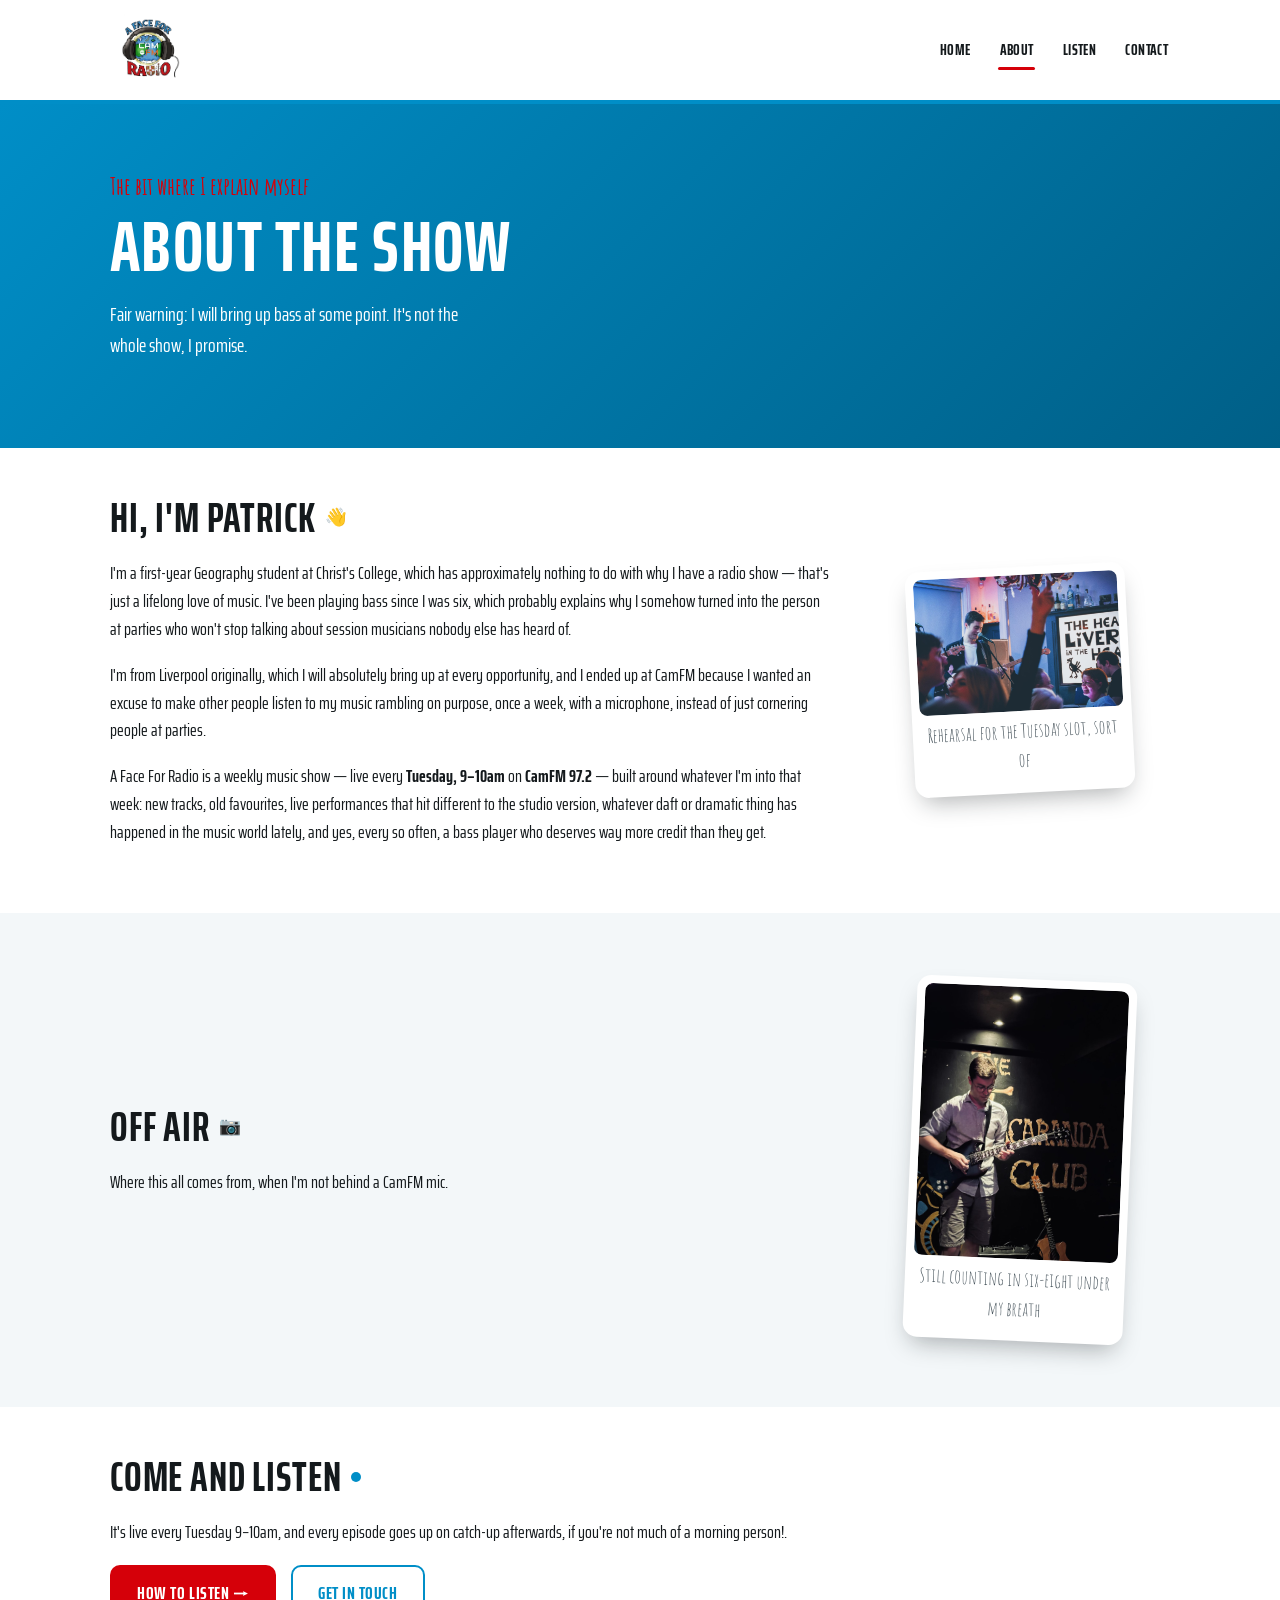
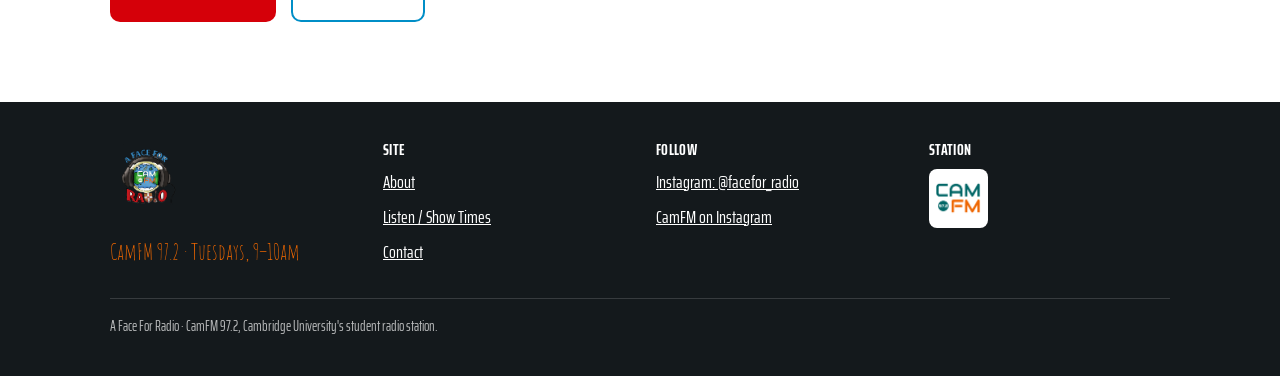
==== about.html @ 63efb7d1 "Listennow and about changes" ====
<!DOCTYPE html>
<html lang="en-GB">
<head>
<meta charset="UTF-8">
<meta name="viewport" content="width=device-width, initial-scale=1.0">
<title>About — A Face For Radio</title>
<meta name="description" content="Meet Patrick, host of A Face For Radio on CamFM 97.2 — a weekly music show covering anything & everything!">
<link rel="preconnect" href="https://fonts.googleapis.com">
<link rel="preconnect" href="https://fonts.gstatic.com" crossorigin>
<link href="https://fonts.googleapis.com/css2?family=Amatic+SC:wght@400;700&family=Saira+Extra+Condensed:wght@400;500;600;700;800&display=swap" rel="stylesheet">
<link rel="stylesheet" href="assets/css/style.css">
<link rel="icon" type="image/png" sizes="32x32" href="assets/img/favicon-32.png">
<link rel="icon" type="image/png" sizes="16x16" href="assets/img/favicon-16.png">
<link rel="apple-touch-icon" href="assets/img/apple-touch-icon.png">
</head>
<body id="top">
<a class="skip-link" href="#main">Skip to content</a>

<header class="site-header">
  <div class="container">
    <a class="brand" href="index.html">
      <img src="assets/img/logo-f4r-transparent.png" alt="A Face For Radio">
    </a>
    <button class="nav-toggle" aria-expanded="false" aria-controls="main-nav">
      <span class="visually-hidden">Menu</span>
      <span class="hamburger" aria-hidden="true"><span></span><span></span><span></span></span>
    </button>
    <nav class="main-nav" id="main-nav" aria-label="Main">
      <ul>
        <li><a href="index.html">Home</a></li>
        <li><a href="about.html" aria-current="page">About</a></li>
        <li><a href="listen.html">Listen</a></li>
        <li><a href="contact.html">Contact</a></li>
      </ul>
    </nav>
  </div>
</header>

<main id="main">

  <section class="hero">
    <div class="container">
      <span class="hero-tag">The bit where I explain myself</span>
      <h1>About the show</h1>
      <p class="lede">Fair warning: I will bring up bass at some point. It's not the whole show, I promise.</p>
    </div>
  </section>

  <section>
    <div class="container reveal">
      <div class="split-with-photo">
        <div class="split-text">
          <h2 class="heading-icon">Hi, I'm Patrick <span class="icon-wave" aria-hidden="true">👋</span></h2>
          <p>I'm a first-year Geography student at Christ's College, which has approximately nothing to do with why I have a radio show — that's just a lifelong love of music. I've been playing bass since I was six, which probably explains why I somehow turned into the person at parties who won't stop talking about session musicians nobody else has heard of.</p>
          <p>I'm from Liverpool originally, which I will absolutely bring up at every opportunity, and I ended up at CamFM because I wanted an excuse to make other people listen to my music rambling on purpose, once a week, with a microphone, instead of just cornering people at parties.</p>
          <p>A Face For Radio is a weekly music show — live every <strong>Tuesday, 9–10am</strong> on <strong>CamFM 97.2</strong> — built around whatever I'm into that week: new tracks, old favourites, live performances that hit different to the studio version, whatever daft or dramatic thing has happened in the music world lately, and yes, every so often, a bass player who deserves way more credit than they get.</p>
        </div>
        <div class="split-photo">
          <figure class="photo-frame tilt-left">
            <img src="assets/img/photos/live-bar-gig.jpg" alt="Patrick singing and playing bass on stage in a bar">
            <figcaption>Rehearsal for the Tuesday slot, sort of</figcaption>
          </figure>
        </div>
      </div>
    </div>
  </section>

  <section class="section-alt">
    <div class="container reveal">
      <div class="split-with-photo">
        <div class="split-text">
          <h2 class="heading-icon">Off air <span class="icon-camera" aria-hidden="true">📷</span></h2>
          <p>Where this all comes from, when I'm not behind a CamFM mic.</p>
        </div>
        <div class="split-photo">
          <figure class="photo-frame tilt-right">
            <img src="assets/img/photos/live-solo-guitar.jpg" alt="Patrick playing guitar on stage">
            <figcaption>Still counting in six-eight under my breath</figcaption>
          </figure>
        </div>
      </div>
    </div>
  </section>

  <section>
    <div class="container reveal">
      <h2 class="heading-icon">Come and listen <span class="icon-signal" aria-hidden="true"></span></h2>
      <p>It's live every Tuesday 9–10am, and every episode goes up on catch-up afterwards, if you're not much of a morning person!.</p>
      <div class="btn-row">
        <a class="btn btn-primary" href="listen.html">How to listen →</a>
        <a class="btn btn-secondary" href="contact.html">Get in touch</a>
      </div>
    </div>
  </section>

</main>

<footer class="site-footer">
  <div class="container">
    <div class="footer-grid">
      <div>
        <a class="footer-brand-logo" href="index.html">
          <img src="assets/img/logo-f4r-transparent.png" alt="A Face For Radio">
        </a>
        <p class="footer-tagline">CamFM 97.2 · Tuesdays, 9–10am</p>
      </div>
      <div>
        <h4>Site</h4>
        <ul>
          <li><a href="about.html">About</a></li>
          <li><a href="listen.html">Listen / Show Times</a></li>
          <li><a href="contact.html">Contact</a></li>
        </ul>
      </div>
      <div>
        <h4>Follow</h4>
        <ul>
          <li><a href="https://instagram.com/facefor_radio" target="_blank" rel="noopener">Instagram: @facefor_radio</a></li>
          <li><a href="https://instagram.com/camfm972" target="_blank" rel="noopener">CamFM on Instagram</a></li>
        </ul>
      </div>
      <div>
        <h4>Station</h4>
        <a class="footer-logo" href="https://www.camfm.co.uk/" target="_blank" rel="noopener">
          <img src="assets/img/logo-camfm.png" alt="CamFM 97.2">
        </a>
      </div>
    </div>
    <div class="footer-bottom">
      <p>A Face For Radio · CamFM 97.2, Cambridge University's student radio station.</p>
    </div>
  </div>
</footer>

<a class="back-to-top" href="#top" aria-label="Back to top">↑</a>

<script src="assets/js/main.js"></script>
</body>
</html>
---- assets/css/style.css ----
/* ==========================================================================
   A Face For Radio — stylesheet
   Brand colours and fonts live here as CSS variables — change them here
   and they update across the whole site.
   ========================================================================== */

:root {
  /* Brand colours */
  --colour-blue: #008EC7;
  --colour-red: #D50009;
  --colour-white: #FFFFFF;
  --colour-orange: #EE6700;

  /* Working colours (not brand-specified, chosen for contrast/readability) */
  --colour-ink: #14191c;
  --colour-ink-soft: #45525a;
  --colour-bg: #FFFFFF;
  --colour-bg-alt: #f3f7f9;
  --colour-border: #dde5e8;

  /* Fonts */
  --font-display: "Saira Extra Condensed", "Arial Narrow", sans-serif;
  --font-hand: "Amatic SC", cursive;

  --radius: 10px;
  --max-width: 1100px;
  --ease: cubic-bezier(0.4, 0, 0.2, 1);
}

/* ---- Reset-ish basics ---- */
*, *::before, *::after { box-sizing: border-box; }
@media (prefers-reduced-motion: reduce) {
  *, *::before, *::after {
    animation-duration: 0.001ms !important;
    animation-iteration-count: 1 !important;
    transition-duration: 0.001ms !important;
    scroll-behavior: auto !important;
  }
}
html { scroll-behavior: smooth; }
body {
  margin: 0;
  font-family: var(--font-display);
  font-weight: 400;
  font-size: 1.125rem;
  line-height: 1.55;
  color: var(--colour-ink);
  background: var(--colour-bg);
}
img { max-width: 100%; display: block; }
a { color: var(--colour-blue); }
h1, h2, h3, h4 {
  font-family: var(--font-display);
  font-weight: 700;
  text-transform: uppercase;
  letter-spacing: 0.02em;
  line-height: 1.05;
  margin: 0 0 0.5em;
}
h1 { font-size: clamp(2.6rem, 6vw, 4.5rem); }
h2 { font-size: clamp(1.8rem, 4vw, 2.6rem); }
h3 { font-size: clamp(1.3rem, 3vw, 1.6rem); }
p { margin: 0 0 1em; }
.container {
  max-width: var(--max-width);
  margin: 0 auto;
  padding: 0 1.25rem;
}
section { padding: 3rem 0; scroll-margin-top: 80px; }
.visually-hidden {
  position: absolute; width: 1px; height: 1px; padding: 0; margin: -1px;
  overflow: hidden; clip: rect(0,0,0,0); white-space: nowrap; border: 0;
}
.skip-link {
  position: absolute; left: -9999px; top: 0; background: var(--colour-ink);
  color: var(--colour-white); padding: 0.75em 1em; z-index: 1000;
}
.skip-link:focus { left: 0.5rem; top: 0.5rem; border-radius: var(--radius); }

/* ---- Buttons ---- */
.btn {
  display: inline-block;
  font-family: var(--font-display);
  font-weight: 700;
  text-transform: uppercase;
  letter-spacing: 0.03em;
  text-decoration: none;
  padding: 0.7em 1.4em;
  border-radius: var(--radius);
  border: 2px solid transparent;
  transition: transform 0.2s var(--ease), background 0.2s var(--ease), color 0.2s var(--ease), box-shadow 0.2s var(--ease);
}
.btn:hover, .btn:focus-visible {
  transform: translateY(-2px);
  box-shadow: 0 10px 20px -8px rgba(20, 25, 28, 0.35);
}
.btn-primary { background: var(--colour-red); color: var(--colour-white); }
.btn-primary:hover, .btn-primary:focus-visible { background: #b40007; color: var(--colour-white); }
.btn-secondary { background: var(--colour-white); color: var(--colour-blue); border-color: var(--colour-blue); }
.btn-secondary:hover, .btn-secondary:focus-visible { background: var(--colour-blue); color: var(--colour-white); }
.btn-outline { background: transparent; color: var(--colour-white); border-color: var(--colour-white); }
.btn-outline:hover, .btn-outline:focus-visible { background: var(--colour-white); color: var(--colour-blue); }
.btn-row { display: flex; flex-wrap: wrap; gap: 0.9rem; }

/* ---- Site header ---- */
.site-header {
  background: var(--colour-white);
  border-bottom: 4px solid var(--colour-blue);
  position: sticky;
  top: 0;
  z-index: 100;
  transition: box-shadow 0.3s var(--ease);
}
.site-header.is-scrolled {
  box-shadow: 0 6px 20px -8px rgba(20, 25, 28, 0.25);
}
.site-header .container {
  display: flex;
  align-items: center;
  justify-content: space-between;
  padding-top: 0.75rem;
  padding-bottom: 0.75rem;
}
.brand {
  display: flex;
  align-items: center;
  gap: 0.6rem;
  text-decoration: none;
  color: var(--colour-ink);
}
.brand img { height: 76px; width: auto; }
.brand-wordmark {
  font-family: var(--font-hand);
  font-weight: 700;
  font-size: 1.9rem;
  line-height: 1;
  color: var(--colour-red);
}
.nav-toggle {
  display: none;
  background: none;
  border: 2px solid var(--colour-ink);
  border-radius: 6px;
  padding: 0.5em 0.7em;
  cursor: pointer;
}
.hamburger {
  display: block;
  width: 22px;
  height: 16px;
  position: relative;
}
.hamburger span {
  position: absolute;
  left: 0;
  width: 100%;
  height: 2px;
  background: var(--colour-ink);
  border-radius: 2px;
  transition: transform 0.25s var(--ease), opacity 0.25s var(--ease), top 0.25s var(--ease);
}
.hamburger span:nth-child(1) { top: 0; }
.hamburger span:nth-child(2) { top: 7px; }
.hamburger span:nth-child(3) { top: 14px; }
.nav-toggle.is-open .hamburger span:nth-child(1) { top: 7px; transform: rotate(45deg); }
.nav-toggle.is-open .hamburger span:nth-child(2) { opacity: 0; }
.nav-toggle.is-open .hamburger span:nth-child(3) { top: 7px; transform: rotate(-45deg); }
.main-nav ul {
  list-style: none;
  display: flex;
  gap: 1.6rem;
  margin: 0;
  padding: 0;
}
.main-nav a {
  position: relative;
  color: var(--colour-ink);
  text-decoration: none;
  font-weight: 700;
  text-transform: uppercase;
  letter-spacing: 0.03em;
  font-size: 0.98rem;
  padding: 0.3em 0.1em;
}
.main-nav a::after {
  content: "";
  position: absolute;
  left: 0;
  bottom: -3px;
  height: 3px;
  width: 0;
  background: var(--colour-red);
  border-radius: 2px;
  transition: width 0.25s var(--ease);
}
.main-nav a:hover::after, .main-nav a:focus-visible::after, .main-nav a[aria-current="page"]::after {
  width: 100%;
}

@media (max-width: 720px) {
  .brand img { height: 56px; }
  .nav-toggle { display: inline-block; }
  .main-nav {
    display: none;
    position: absolute;
    left: 0; right: 0; top: 100%;
    background: var(--colour-white);
    border-bottom: 4px solid var(--colour-blue);
  }
  .main-nav.is-open { display: block; }
  .main-nav ul { flex-direction: column; gap: 0; padding: 0.5rem 1.25rem 1rem; }
  .main-nav a { display: block; padding: 0.6em 0; }
}

/* ---- Hero ---- */
.hero {
  background: linear-gradient(135deg, var(--colour-blue), #005f87);
  color: var(--colour-white);
  padding: 4rem 0;
}
.hero-logo {
  text-align: center;
  margin-bottom: 1.5rem;
}
.hero-logo img {
  display: inline-block;
  width: 140px;
  height: auto;
  filter: drop-shadow(0 12px 20px rgba(0, 0, 0, 0.35));
}
@media (min-width: 800px) {
  .hero-inner {
    display: flex;
    align-items: center;
    gap: 3rem;
  }
  .hero-text { flex: 1 1 380px; order: 1; }
  .hero-logo {
    flex: 0 0 200px;
    margin-bottom: 0;
    order: 2;
  }
  .hero-logo img { width: 200px; }
}
.hero-tag {
  font-family: var(--font-hand);
  font-weight: 700;
  font-size: 1.5rem;
  color: var(--colour-red);
  display: block;
  margin-bottom: 0.25rem;
}
.hero h1 { color: var(--colour-white); margin-bottom: 0.2em; }
.hero .lede { font-size: 1.25rem; max-width: 46ch; margin-bottom: 1.4rem; }
.hero .slot-pill {
  display: inline-flex;
  align-items: center;
  gap: 0.5em;
  background: rgba(255,255,255,0.15);
  border: 1px solid rgba(255,255,255,0.5);
  border-radius: 999px;
  padding: 0.4em 1em;
  font-weight: 700;
  text-transform: uppercase;
  letter-spacing: 0.03em;
  font-size: 0.95rem;
  margin-bottom: 1.5rem;
  animation: pill-pulse 2.8s ease-in-out infinite;
}
@keyframes pill-pulse {
  0%, 100% { box-shadow: 0 0 0 0 rgba(255, 255, 255, 0.3); }
  50% { box-shadow: 0 0 0 7px rgba(255, 255, 255, 0); }
}

/* ---- Notice banner (Listen page "not on this week") ---- */
.notice-banner {
  background: var(--colour-orange);
  color: var(--colour-white);
  font-weight: 700;
  text-align: center;
  padding: 0.75em 1em;
  display: none;
}
.notice-banner.is-active { display: block; }

/* ---- Segment cards ---- */
.segments-grid {
  display: grid;
  grid-template-columns: repeat(auto-fit, minmax(230px, 1fr));
  gap: 1.5rem;
  margin-top: 2rem;
}
.segment-card {
  background: var(--colour-bg-alt);
  border-left: 6px solid var(--colour-red);
  border-radius: var(--radius);
  padding: 1.4rem 1.5rem;
  transition: transform 0.3s var(--ease), box-shadow 0.3s var(--ease);
}
.segment-card:hover {
  transform: translateY(-6px);
  box-shadow: 0 16px 30px -14px rgba(20, 25, 28, 0.35);
}
.segment-card:nth-child(2) { border-left-color: var(--colour-blue); }
.segment-card:nth-child(3) { border-left-color: var(--colour-orange); }
.segment-card:nth-child(4) { border-left-color: var(--colour-red); }
.segment-card h3 { margin-bottom: 0.4em; color: var(--colour-ink); }
.segment-card .segment-tag {
  font-family: var(--font-hand);
  color: var(--colour-orange);
  font-size: 1.25rem;
  display: block;
  margin-bottom: 0.2em;
}

/* ---- Generic section variants ---- */
.section-alt { background: var(--colour-bg-alt); }
.section-dark {
  background: var(--colour-ink);
  color: var(--colour-white);
}
.section-dark h2 { color: var(--colour-white); }

/* ---- News list ---- */
.news-list { list-style: none; margin: 2rem 0 0; padding: 0; }
.news-item {
  border-bottom: 1px solid var(--colour-border);
  padding: 1.6rem 1rem;
  margin: 0 -1rem;
  border-radius: 8px;
  transition: background-color 0.25s var(--ease), transform 0.25s var(--ease);
}
.news-item:first-child { padding-top: 0.4rem; }
.news-item:hover {
  background-color: var(--colour-bg-alt);
  transform: translateX(4px);
}
.news-date {
  font-family: var(--font-hand);
  color: var(--colour-red);
  font-size: 1.3rem;
  display: block;
  margin-bottom: 0.1em;
}
.news-item h3 { margin-bottom: 0.3em; }
.news-empty, .news-error {
  padding: 2rem;
  text-align: center;
  color: var(--colour-ink-soft);
}

/* ---- Cards / teasers ---- */
.card-row {
  display: grid;
  grid-template-columns: repeat(auto-fit, minmax(240px, 1fr));
  gap: 1.5rem;
  margin-top: 1.5rem;
}
.teaser-card {
  border: 1px solid var(--colour-border);
  border-radius: var(--radius);
  padding: 1.3rem 1.4rem;
  background: var(--colour-white);
  transition: transform 0.3s var(--ease), box-shadow 0.3s var(--ease), border-color 0.3s var(--ease);
}
.teaser-card:hover {
  transform: translateY(-6px);
  border-color: var(--colour-blue);
  box-shadow: 0 16px 30px -14px rgba(20, 25, 28, 0.2);
}

/* ---- Socials ---- */
.socials-row {
  display: flex;
  flex-wrap: wrap;
  gap: 0.9rem;
  margin-top: 1.5rem;
}
.social-link {
  display: inline-flex;
  align-items: center;
  gap: 0.5em;
  background: var(--colour-white);
  color: var(--colour-ink);
  border: 2px solid var(--colour-border);
  border-radius: 999px;
  padding: 0.55em 1.2em;
  text-decoration: none;
  font-weight: 700;
  transition: border-color 0.25s var(--ease), color 0.25s var(--ease), transform 0.25s var(--ease), box-shadow 0.25s var(--ease);
}
.social-link:hover, .social-link:focus-visible {
  border-color: var(--colour-blue);
  color: var(--colour-blue);
  transform: translateY(-3px);
  box-shadow: 0 10px 20px -12px rgba(20, 25, 28, 0.35);
}

/* ---- Footer ---- */
.site-footer {
  background: var(--colour-ink);
  color: var(--colour-white);
  padding: 2.5rem 0 1.5rem;
  margin-top: 2rem;
}
.site-footer a { color: var(--colour-white); }
.site-footer .footer-grid {
  display: grid;
  grid-template-columns: repeat(auto-fit, minmax(200px, 1fr));
  gap: 2rem;
  margin-bottom: 1.5rem;
}
.footer-logo {
  display: inline-block;
  background: var(--colour-white);
  padding: 0.4rem;
  border-radius: 8px;
  line-height: 0;
  transition: transform 0.25s var(--ease);
}
.footer-logo:hover { transform: scale(1.06); }
.footer-logo img { height: 46px; width: auto; }
.footer-brand-logo { display: inline-block; transition: transform 0.25s var(--ease); }
.footer-brand-logo:hover { transform: scale(1.05); }
.footer-brand-logo img { height: 72px; width: auto; }
.footer-tagline {
  font-family: var(--font-hand);
  font-size: 1.4rem;
  color: var(--colour-orange);
  margin: 0.7rem 0 0;
}
.site-footer h4 {
  color: var(--colour-white);
  font-size: 1rem;
  margin-bottom: 0.6em;
}
.site-footer ul { list-style: none; margin: 0; padding: 0; }
.site-footer li { margin-bottom: 0.4em; }
.footer-bottom {
  border-top: 1px solid rgba(255,255,255,0.15);
  padding-top: 1rem;
  font-size: 0.9rem;
  color: rgba(255,255,255,0.7);
}

/* ---- Live photos ---- */
.photo-frame {
  display: inline-block;
  background: var(--colour-white);
  padding: 0.5rem 0.5rem 1.1rem;
  border-radius: 14px;
  box-shadow: 0 12px 24px -8px rgba(20, 25, 28, 0.35);
  max-width: 100%;
  transition: transform 0.3s var(--ease), box-shadow 0.3s var(--ease);
}
.photo-frame img {
  display: block;
  border-radius: 8px;
  width: 100%;
  height: auto;
}
.photo-frame figcaption {
  font-family: var(--font-hand);
  font-size: 1.2rem;
  color: var(--colour-ink-soft);
  text-align: center;
  padding-top: 0.3rem;
}
.tilt-left { transform: rotate(-3deg); }
.tilt-right { transform: rotate(2.5deg); }
.photo-frame:hover {
  transform: rotate(0deg) scale(1.03);
  box-shadow: 0 20px 34px -10px rgba(20, 25, 28, 0.4);
}

.split-with-photo {
  display: flex;
  flex-wrap: wrap;
  align-items: center;
  gap: 2.5rem;
}
.split-with-photo .split-text { flex: 1 1 320px; }
.split-with-photo .split-photo { flex: 0 1 300px; text-align: center; }
.split-with-photo .split-photo.split-photo-sm { flex-basis: 220px; }
.split-with-photo .split-photo-sm .photo-frame { max-width: 200px; margin: 0 auto; }

/* Three-column variant: phone/heading — free text — photo */
.now-playing-row.split-with-photo .split-text { flex: 0 1 300px; }
.now-playing-row .split-mid-text { flex: 1 1 240px; }
.now-playing-row { margin-top: 1rem; }

/* ---- Now playing phone widget ---- */
.heading-icon {
  display: flex;
  align-items: center;
  gap: 0.6rem;
  flex-wrap: wrap;
}
.now-playing-eq {
  display: inline-flex;
  align-items: flex-end;
  gap: 3px;
  height: 1.3rem;
}
.now-playing-eq span {
  display: block;
  width: 4px;
  background: var(--colour-red);
  border-radius: 2px;
  animation: eq-bounce 1s ease-in-out infinite;
}
.now-playing-eq span:nth-child(1) { height: 40%; animation-delay: -0.9s; }
.now-playing-eq span:nth-child(2) { height: 100%; animation-delay: -0.5s; }
.now-playing-eq span:nth-child(3) { height: 65%; animation-delay: -0.2s; }
@keyframes eq-bounce {
  0%, 100% { transform: scaleY(0.35); }
  50% { transform: scaleY(1); }
}
@media (prefers-reduced-motion: reduce) {
  .now-playing-eq span { animation: none; }
}

/* ---- Other heading icons (same idea as the equaliser, themed per section) ---- */
.icon-vinyl {
  display: inline-block;
  width: 1.1rem;
  height: 1.1rem;
  border-radius: 50%;
  background: radial-gradient(circle at center, var(--colour-red) 0 28%, var(--colour-ink) 28% 100%);
  position: relative;
  animation: icon-spin 2.6s linear infinite;
}
.icon-vinyl::after {
  content: "";
  position: absolute;
  top: 12%;
  left: 50%;
  width: 3px;
  height: 3px;
  background: rgba(255, 255, 255, 0.7);
  border-radius: 50%;
  transform: translateX(-50%);
}
@keyframes icon-spin {
  to { transform: rotate(360deg); }
}

.icon-ping-red, .icon-ping-orange, .icon-ping-blue {
  display: inline-block;
  width: 0.7rem;
  height: 0.7rem;
  border-radius: 50%;
}
.icon-ping-red { background: var(--colour-red); animation: icon-ping-red 1.8s ease-out infinite; }
.icon-ping-orange { background: var(--colour-orange); animation: icon-ping-orange 1.3s ease-out infinite; }
.icon-ping-blue { background: var(--colour-blue); animation: icon-ping-blue 1.8s ease-out infinite; }
@keyframes icon-ping-red {
  0% { box-shadow: 0 0 0 0 rgba(213, 0, 9, 0.5); }
  70%, 100% { box-shadow: 0 0 0 9px rgba(213, 0, 9, 0); }
}
@keyframes icon-ping-orange {
  0% { box-shadow: 0 0 0 0 rgba(238, 103, 0, 0.55); }
  70%, 100% { box-shadow: 0 0 0 9px rgba(238, 103, 0, 0); }
}
@keyframes icon-ping-blue {
  0% { box-shadow: 0 0 0 0 rgba(0, 142, 199, 0.5); }
  70%, 100% { box-shadow: 0 0 0 9px rgba(0, 142, 199, 0); }
}

.icon-wave {
  display: inline-block;
  font-size: 1.1rem;
  line-height: 1;
  transform-origin: 70% 70%;
  animation: icon-wave-wiggle 2.4s ease-in-out infinite;
}
@keyframes icon-wave-wiggle {
  0%, 100% { transform: rotate(0deg); }
  20% { transform: rotate(16deg); }
  40% { transform: rotate(-8deg); }
  60% { transform: rotate(16deg); }
  80% { transform: rotate(0deg); }
}

.icon-camera {
  display: inline-block;
  font-size: 1.1rem;
  line-height: 1;
  animation: icon-shutter 3.6s ease-in-out infinite;
}
@keyframes icon-shutter {
  0%, 90%, 100% { transform: scale(1); filter: brightness(1); }
  93% { transform: scale(0.82); filter: brightness(1.7); }
  96% { transform: scale(1); filter: brightness(1); }
}

.icon-signal {
  position: relative;
  display: inline-block;
  width: 0.65rem;
  height: 0.65rem;
  background: var(--colour-blue);
  border-radius: 50%;
}
.icon-signal::before, .icon-signal::after {
  content: "";
  position: absolute;
  inset: 0;
  border-radius: 50%;
  border: 2px solid var(--colour-blue);
  animation: icon-signal-wave 2s ease-out infinite;
  opacity: 0;
}
.icon-signal::after { animation-delay: 0.7s; }
@keyframes icon-signal-wave {
  0% { transform: scale(1); opacity: 0.6; }
  100% { transform: scale(2.6); opacity: 0; }
}

.phone-mockup {
  width: 220px;
  max-width: 100%;
  margin: 1.5rem 0 0;
}
.phone-frame {
  background: #0e0e10;
  border-radius: 34px;
  padding: 12px 9px;
  box-shadow: 0 20px 40px -14px rgba(0, 0, 0, 0.5);
  transition: transform 0.25s ease, box-shadow 0.25s ease;
}
.phone-mockup:hover .phone-frame {
  transform: translateY(-4px);
  box-shadow: 0 28px 48px -14px rgba(0, 0, 0, 0.55);
}
.phone-notch {
  width: 60px;
  height: 16px;
  background: #0e0e10;
  border: 2px solid #2c2c2e;
  border-radius: 10px;
  margin: 0 auto 8px;
}
.phone-screen {
  background: linear-gradient(165deg, #2c2c2e, #1a1a1c);
  border-radius: 22px;
  padding: 1.1rem 1rem 0.9rem;
  color: var(--colour-white);
}
.np-art {
  width: 100%;
  aspect-ratio: 1 / 1;
  border-radius: 10px;
  overflow: hidden;
  box-shadow: 0 10px 18px rgba(0, 0, 0, 0.45);
}
.np-art img { width: 100%; height: 100%; object-fit: cover; }
.np-song {
  font-family: var(--font-display);
  font-weight: 700;
  font-size: 1.1rem;
  text-transform: uppercase;
  letter-spacing: 0.02em;
  margin: 0.8rem 0 0.15rem;
  white-space: nowrap;
  overflow: hidden;
  text-overflow: ellipsis;
}
.np-artist {
  font-family: var(--font-hand);
  font-weight: 700;
  font-size: 1.2rem;
  color: rgba(255, 255, 255, 0.7);
  white-space: nowrap;
  overflow: hidden;
  text-overflow: ellipsis;
}
.np-progress {
  position: relative;
  height: 4px;
  background: rgba(255, 255, 255, 0.25);
  border-radius: 999px;
  margin: 1.1rem 0 0.35rem;
}
.np-progress-fill {
  position: absolute;
  left: 0; top: 0; bottom: 0;
  width: 3%;
  background: var(--colour-blue);
  border-radius: 999px;
}
.np-progress-thumb {
  position: absolute;
  left: 3%; top: 50%;
  width: 10px; height: 10px;
  background: var(--colour-white);
  border-radius: 50%;
  transform: translate(-50%, -50%);
  box-shadow: 0 1px 3px rgba(0, 0, 0, 0.5);
}
.np-times {
  display: flex;
  justify-content: space-between;
  font-size: 0.7rem;
  color: rgba(255, 255, 255, 0.5);
}
.np-controls {
  display: flex;
  align-items: center;
  justify-content: space-between;
  margin: 0.9rem 1rem 1.1rem;
  font-size: 1.5rem;
  line-height: 1;
}
.np-controls .np-play { font-size: 2rem; }
.np-skip-icon {
  width: 1.3rem;
  height: 1.3rem;
  fill: var(--colour-white);
  display: block;
}
.np-volume {
  display: flex;
  align-items: center;
  gap: 0.6rem;
  font-size: 0.75rem;
  margin-bottom: 0.2rem;
}
.np-volume-track {
  flex: 1;
  height: 3px;
  background: rgba(255, 255, 255, 0.25);
  border-radius: 999px;
}
.np-volume-fill {
  width: 35%;
  height: 100%;
  background: rgba(255, 255, 255, 0.7);
  border-radius: 999px;
}
.phone-home-indicator {
  width: 90px;
  height: 4px;
  background: rgba(255, 255, 255, 0.35);
  border-radius: 999px;
  margin: 0.8rem auto 0.1rem;
}

/* ---- Scroll reveal ---- */
.reveal {
  opacity: 0;
  transform: translateY(28px);
  transition: opacity 0.7s var(--ease), transform 0.7s var(--ease);
}
.reveal.is-visible {
  opacity: 1;
  transform: none;
}

/* ---- Back to top ---- */
.back-to-top {
  position: fixed;
  right: 1.25rem;
  bottom: 1.25rem;
  width: 46px;
  height: 46px;
  display: flex;
  align-items: center;
  justify-content: center;
  background: var(--colour-red);
  color: var(--colour-white);
  border-radius: 50%;
  font-size: 1.3rem;
  line-height: 1;
  text-decoration: none;
  box-shadow: 0 10px 24px -8px rgba(0, 0, 0, 0.4);
  opacity: 0;
  visibility: hidden;
  transform: translateY(14px);
  transition: opacity 0.25s var(--ease), transform 0.25s var(--ease), visibility 0.25s, background 0.2s ease;
  z-index: 90;
}
.back-to-top.is-visible {
  opacity: 1;
  visibility: visible;
  transform: translateY(0);
}
.back-to-top:hover, .back-to-top:focus-visible {
  background: #b40007;
  transform: translateY(-3px);
}

/* ---- Utility ---- */
.mt-0 { margin-top: 0; }
.text-center { text-align: center; }
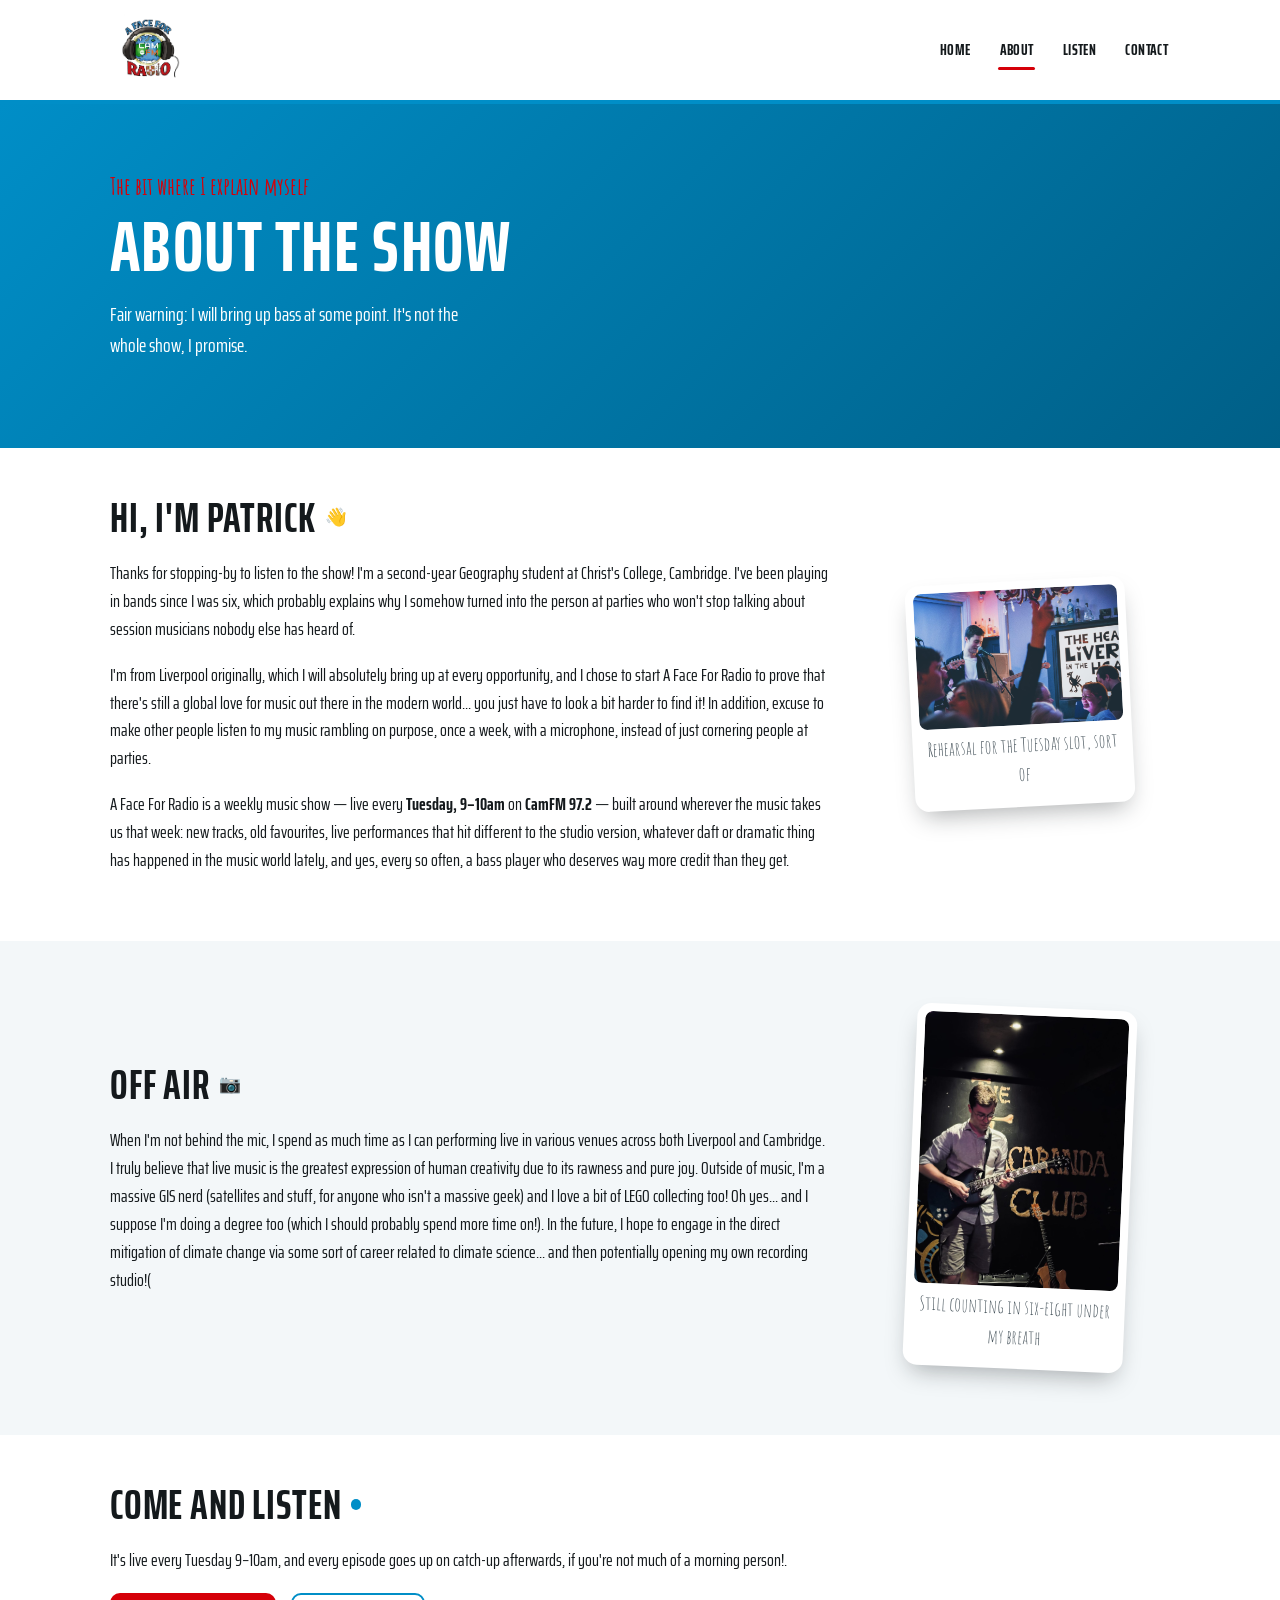
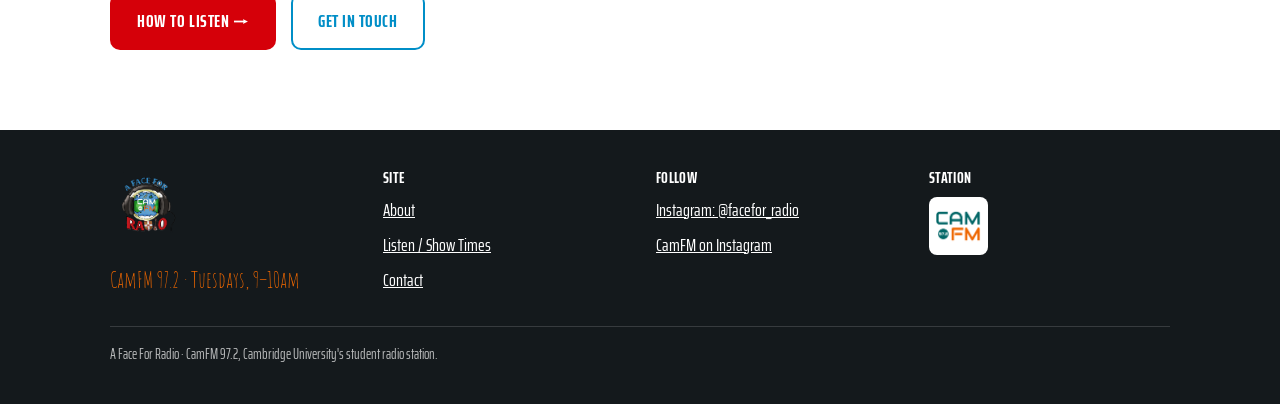
==== commit 13dc8003: "About changes" ====
--- a/about.html
+++ b/about.html
@@ -51,9 +51,9 @@
       <div class="split-with-photo">
         <div class="split-text">
           <h2 class="heading-icon">Hi, I'm Patrick <span class="icon-wave" aria-hidden="true">👋</span></h2>
-          <p>I'm a first-year Geography student at Christ's College, which has approximately nothing to do with why I have a radio show — that's just a lifelong love of music. I've been playing bass since I was six, which probably explains why I somehow turned into the person at parties who won't stop talking about session musicians nobody else has heard of.</p>
-          <p>I'm from Liverpool originally, which I will absolutely bring up at every opportunity, and I ended up at CamFM because I wanted an excuse to make other people listen to my music rambling on purpose, once a week, with a microphone, instead of just cornering people at parties.</p>
-          <p>A Face For Radio is a weekly music show — live every <strong>Tuesday, 9–10am</strong> on <strong>CamFM 97.2</strong> — built around whatever I'm into that week: new tracks, old favourites, live performances that hit different to the studio version, whatever daft or dramatic thing has happened in the music world lately, and yes, every so often, a bass player who deserves way more credit than they get.</p>
+          <p>Thanks for stopping-by to listen to the show! I'm a second-year Geography student at Christ's College, Cambridge. I've been playing in bands since I was six, which probably explains why I somehow turned into the person at parties who won't stop talking about session musicians nobody else has heard of.</p>
+          <p>I'm from Liverpool originally, which I will absolutely bring up at every opportunity, and I chose to start A Face For Radio to prove that there's still a global love for music out there in the modern world... you just have to look a bit harder to find it! In addition, excuse to make other people listen to my music rambling on purpose, once a week, with a microphone, instead of just cornering people at parties.</p>
+          <p>A Face For Radio is a weekly music show — live every <strong>Tuesday, 9–10am</strong> on <strong>CamFM 97.2</strong> — built around wherever the music takes us that week: new tracks, old favourites, live performances that hit different to the studio version, whatever daft or dramatic thing has happened in the music world lately, and yes, every so often, a bass player who deserves way more credit than they get.</p>
         </div>
         <div class="split-photo">
           <figure class="photo-frame tilt-left">
@@ -70,7 +70,7 @@
       <div class="split-with-photo">
         <div class="split-text">
           <h2 class="heading-icon">Off air <span class="icon-camera" aria-hidden="true">📷</span></h2>
-          <p>Where this all comes from, when I'm not behind a CamFM mic.</p>
+          <p>When I'm not behind the mic, I spend as much time as I can performing live in various venues across both Liverpool and Cambridge. I truly believe that live music is the greatest expression of human creativity due to its rawness and pure joy. Outside of music, I'm a massive GIS nerd (satellites and stuff, for anyone who isn't a massive geek) and I love a bit of LEGO collecting too! Oh yes... and I suppose I'm doing a degree too (which I should probably spend more time on!). In the future, I hope to engage in the direct mitigation of climate change via some sort of career related to climate science... and then potentially opening my own recording studio!(</p>
         </div>
         <div class="split-photo">
           <figure class="photo-frame tilt-right">
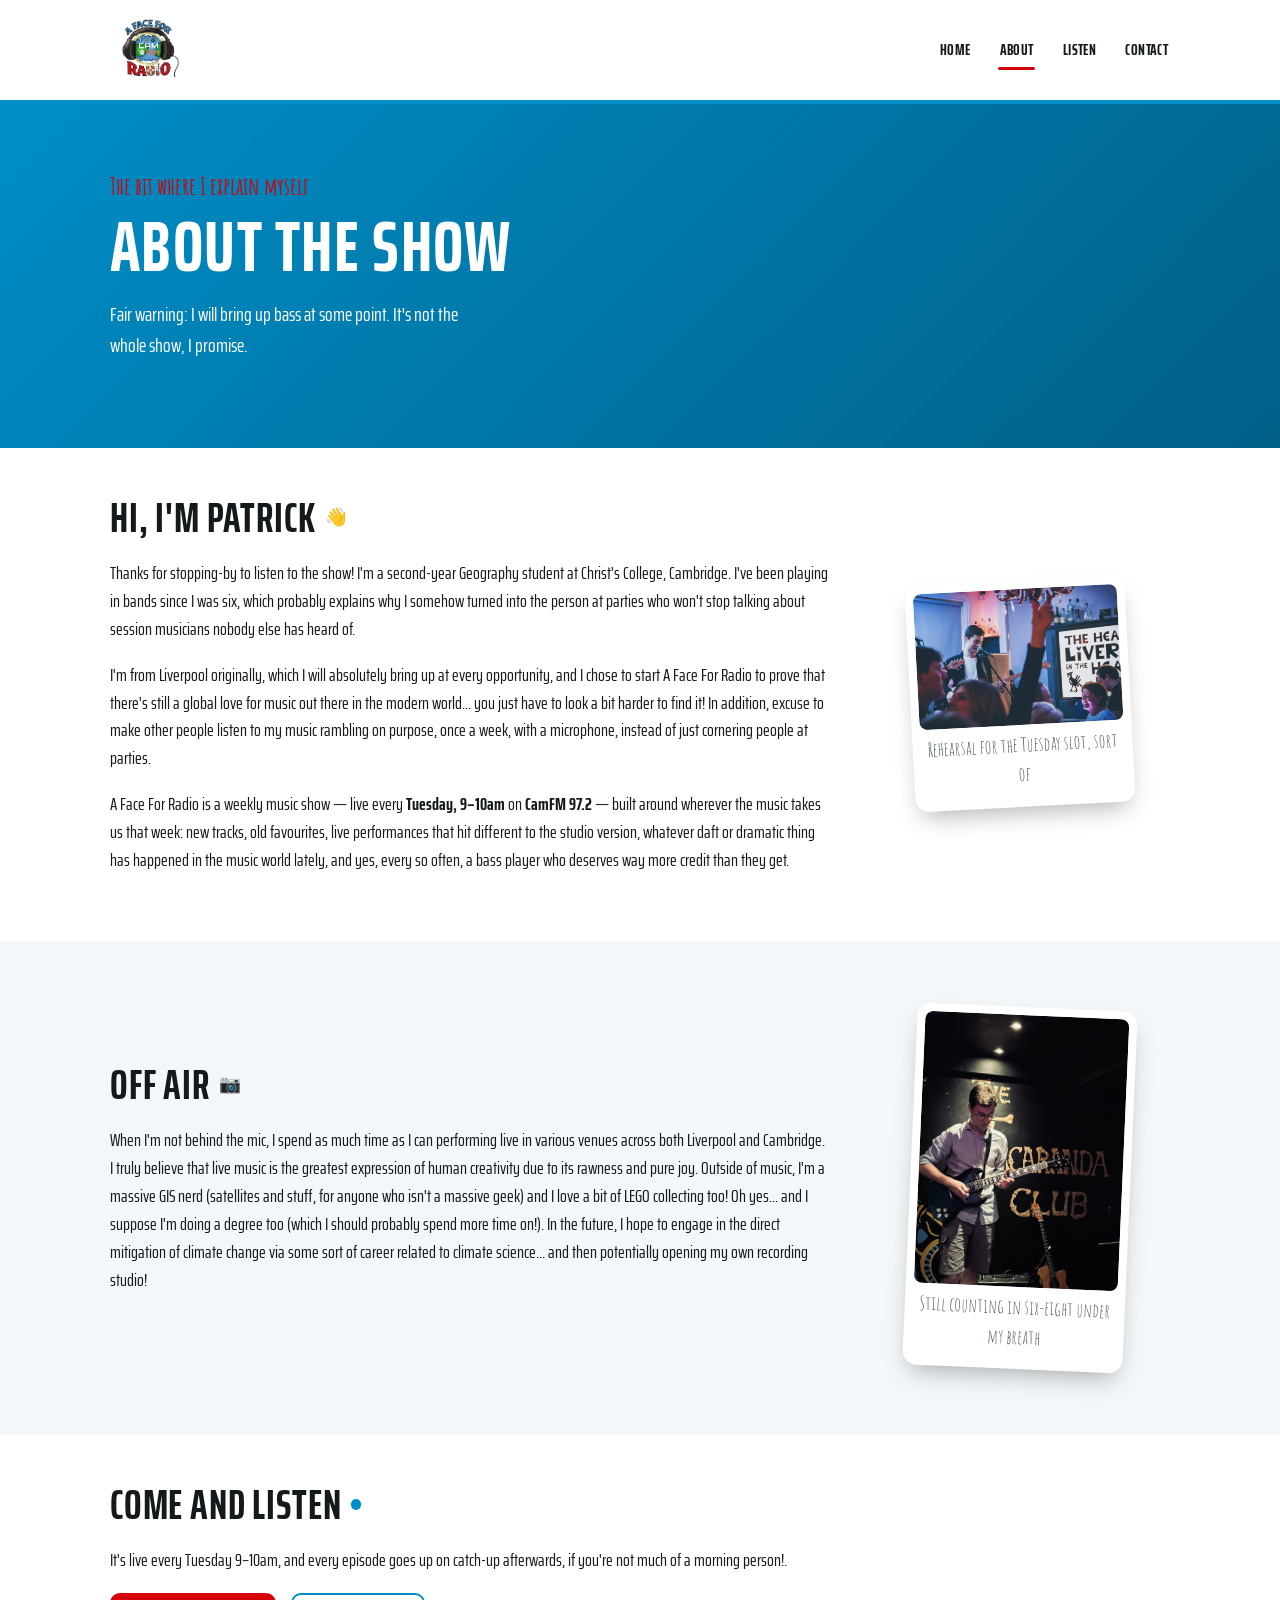
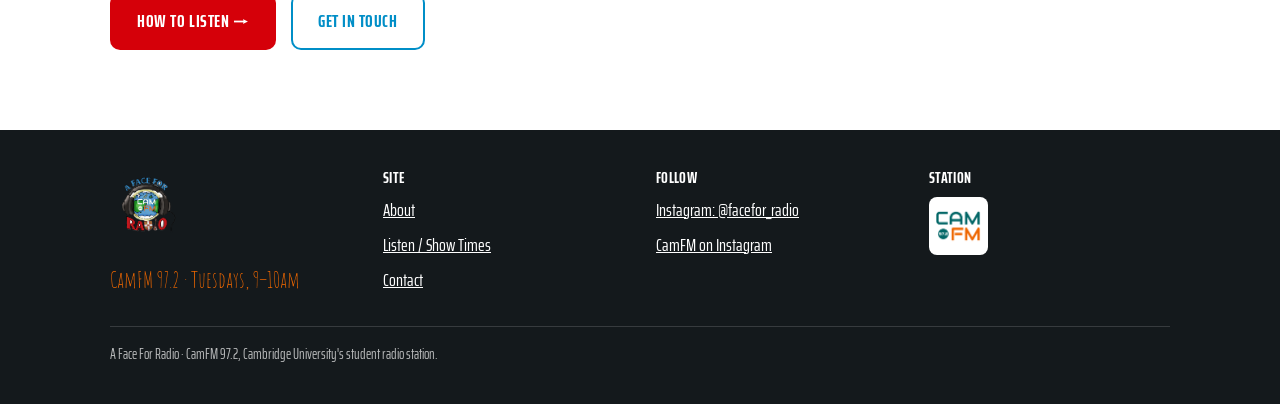
==== commit ac36a4ae: "about" ====
--- a/about.html
+++ b/about.html
@@ -70,7 +70,7 @@
       <div class="split-with-photo">
         <div class="split-text">
           <h2 class="heading-icon">Off air <span class="icon-camera" aria-hidden="true">📷</span></h2>
-          <p>When I'm not behind the mic, I spend as much time as I can performing live in various venues across both Liverpool and Cambridge. I truly believe that live music is the greatest expression of human creativity due to its rawness and pure joy. Outside of music, I'm a massive GIS nerd (satellites and stuff, for anyone who isn't a massive geek) and I love a bit of LEGO collecting too! Oh yes... and I suppose I'm doing a degree too (which I should probably spend more time on!). In the future, I hope to engage in the direct mitigation of climate change via some sort of career related to climate science... and then potentially opening my own recording studio!(</p>
+          <p>When I'm not behind the mic, I spend as much time as I can performing live in various venues across both Liverpool and Cambridge. I truly believe that live music is the greatest expression of human creativity due to its rawness and pure joy. Outside of music, I'm a massive GIS nerd (satellites and stuff, for anyone who isn't a massive geek) and I love a bit of LEGO collecting too! Oh yes... and I suppose I'm doing a degree too (which I should probably spend more time on!). In the future, I hope to engage in the direct mitigation of climate change via some sort of career related to climate science... and then potentially opening my own recording studio!</p>
         </div>
         <div class="split-photo">
           <figure class="photo-frame tilt-right">
--- a/assets/css/style.css
+++ b/assets/css/style.css
@@ -395,6 +395,20 @@
   transform: translateY(-3px);
   box-shadow: 0 10px 20px -12px rgba(20, 25, 28, 0.35);
 }
+.social-icon {
+  width: 24px;
+  height: 24px;
+  border-radius: 7px;
+  display: inline-flex;
+  align-items: center;
+  justify-content: center;
+  flex-shrink: 0;
+}
+.social-icon svg { width: 14px; height: 14px; display: block; }
+.social-icon-instagram { background: linear-gradient(135deg, #f58529, #dd2a7b, #8134af, #515bd4); }
+.social-icon-bluesky { background: #0085ff; }
+.social-icon-musicboard { background: var(--colour-orange); }
+.social-icon-linkedin { background: #0a66c2; }
 
 /* ---- Footer ---- */
 .site-footer {
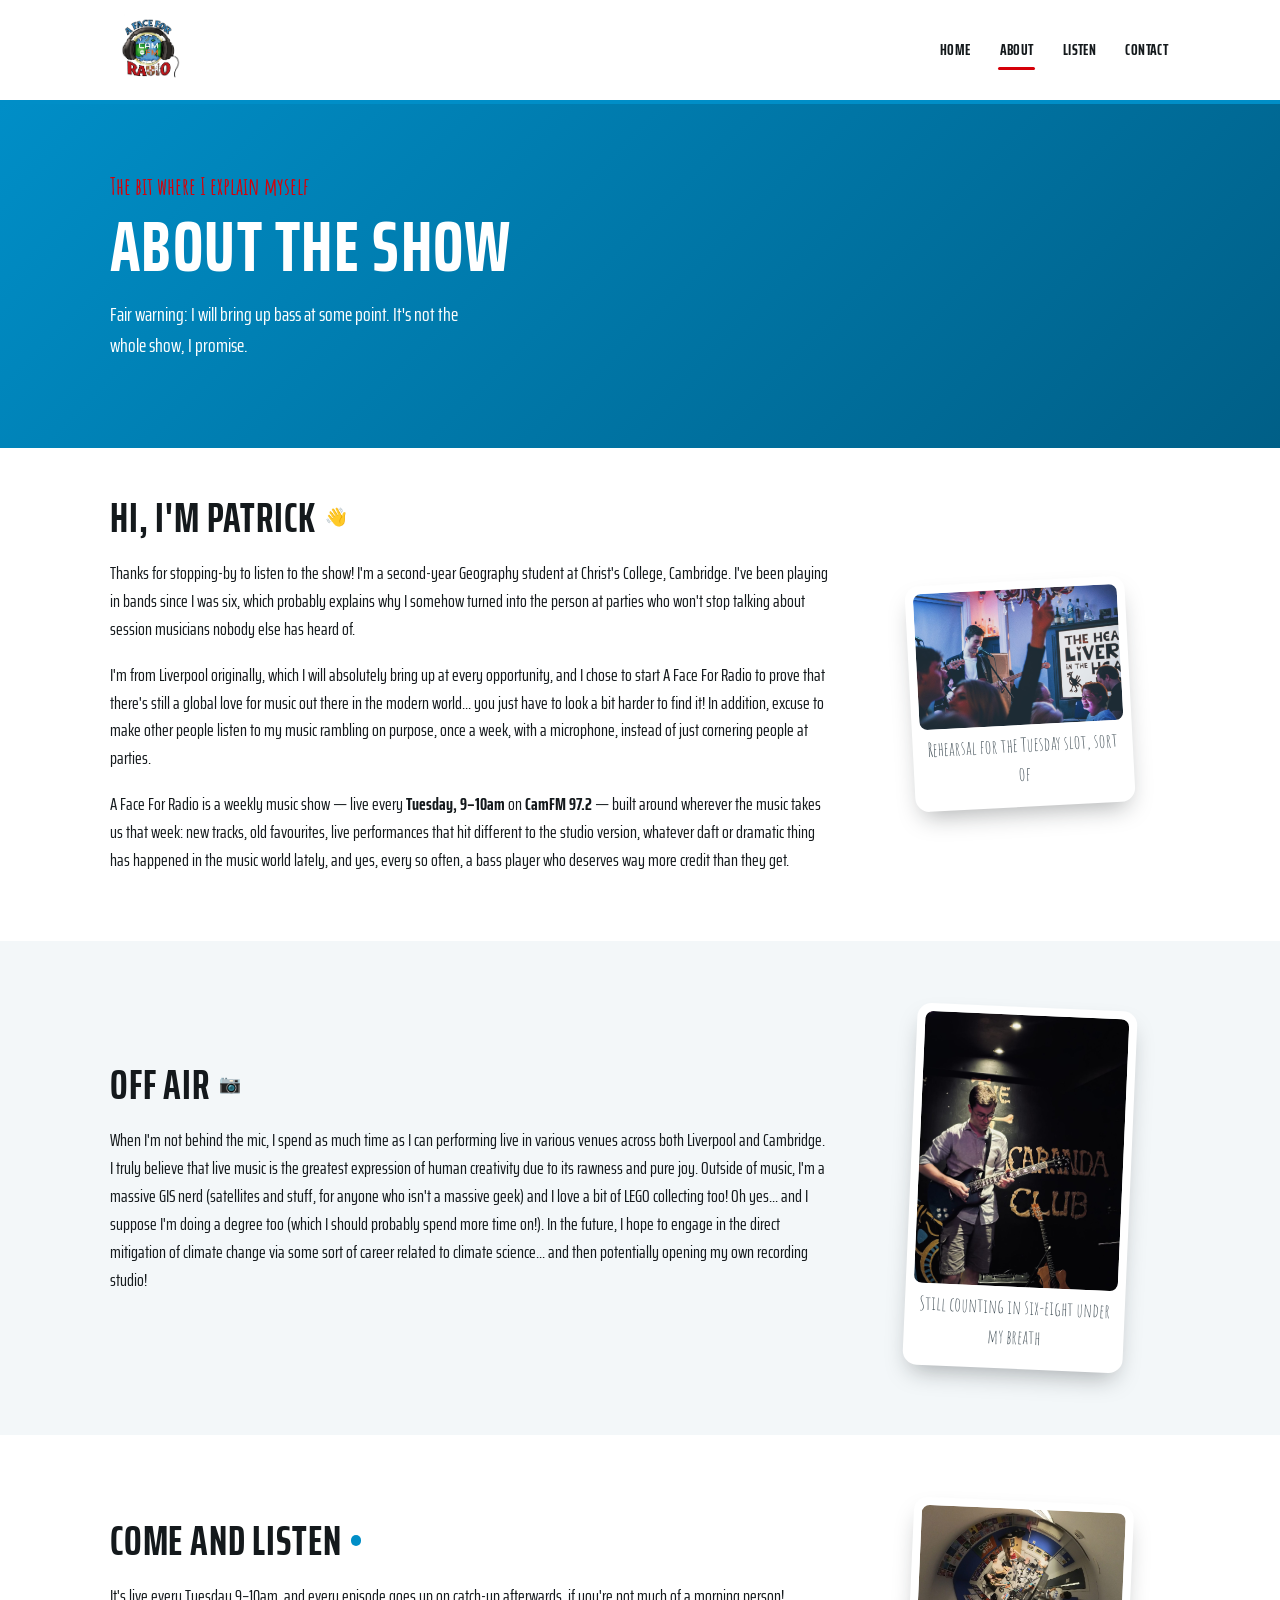
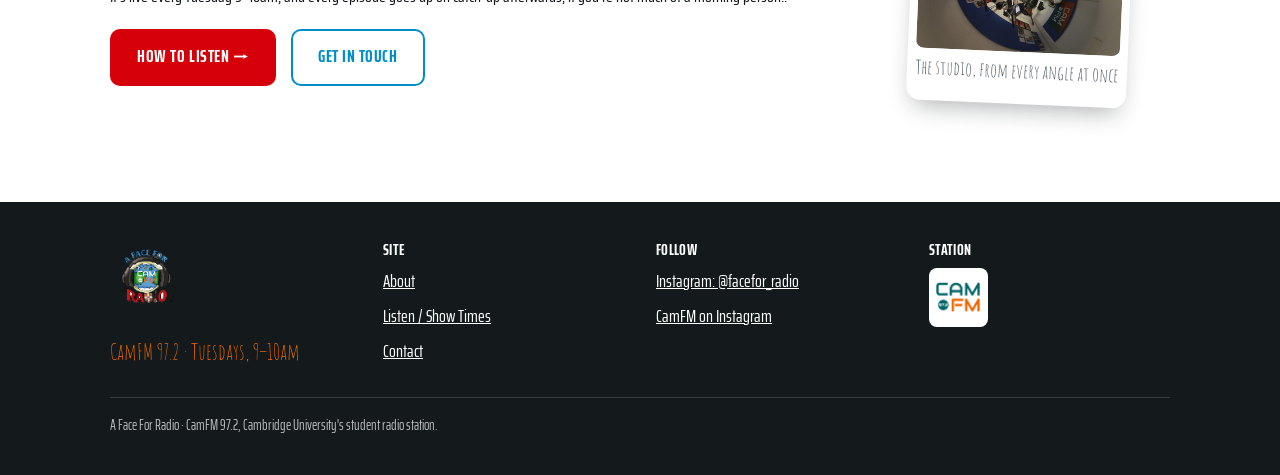
==== commit 80937a7a: "Add three new CamFM photos across Listen, About, and Contact - Listen: solo mixing-desk shot in the " ====
--- a/about.html
+++ b/about.html
@@ -84,11 +84,21 @@
 
   <section>
     <div class="container reveal">
-      <h2 class="heading-icon">Come and listen <span class="icon-signal" aria-hidden="true"></span></h2>
-      <p>It's live every Tuesday 9–10am, and every episode goes up on catch-up afterwards, if you're not much of a morning person!.</p>
-      <div class="btn-row">
-        <a class="btn btn-primary" href="listen.html">How to listen →</a>
-        <a class="btn btn-secondary" href="contact.html">Get in touch</a>
+      <div class="split-with-photo">
+        <div class="split-text">
+          <h2 class="heading-icon">Come and listen <span class="icon-signal" aria-hidden="true"></span></h2>
+          <p>It's live every Tuesday 9–10am, and every episode goes up on catch-up afterwards, if you're not much of a morning person!.</p>
+          <div class="btn-row">
+            <a class="btn btn-primary" href="listen.html">How to listen →</a>
+            <a class="btn btn-secondary" href="contact.html">Get in touch</a>
+          </div>
+        </div>
+        <div class="split-photo">
+          <figure class="photo-frame tilt-right">
+            <img src="assets/img/photos/live-camfm-fisheye.jpg" alt="Fisheye view of the CamFM studio during a show">
+            <figcaption>The studio, from every angle at once</figcaption>
+          </figure>
+        </div>
       </div>
     </div>
   </section>
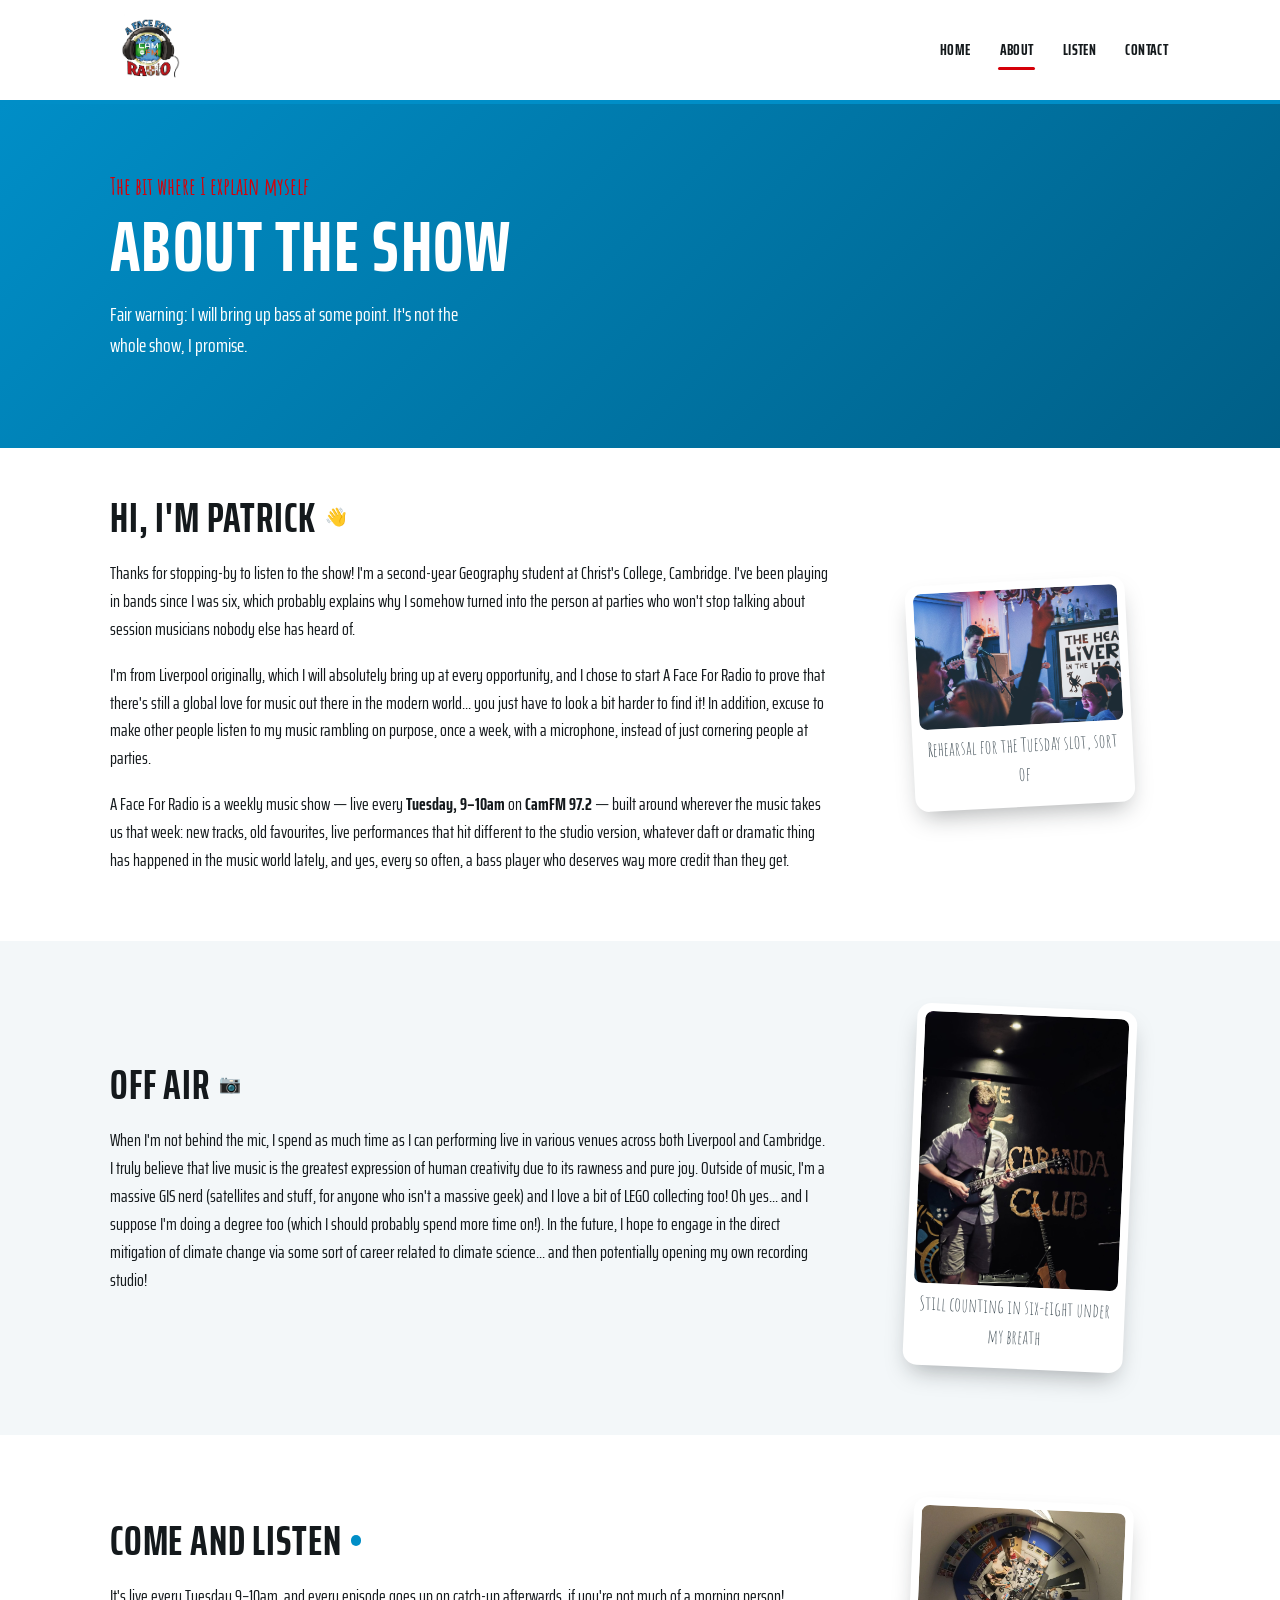
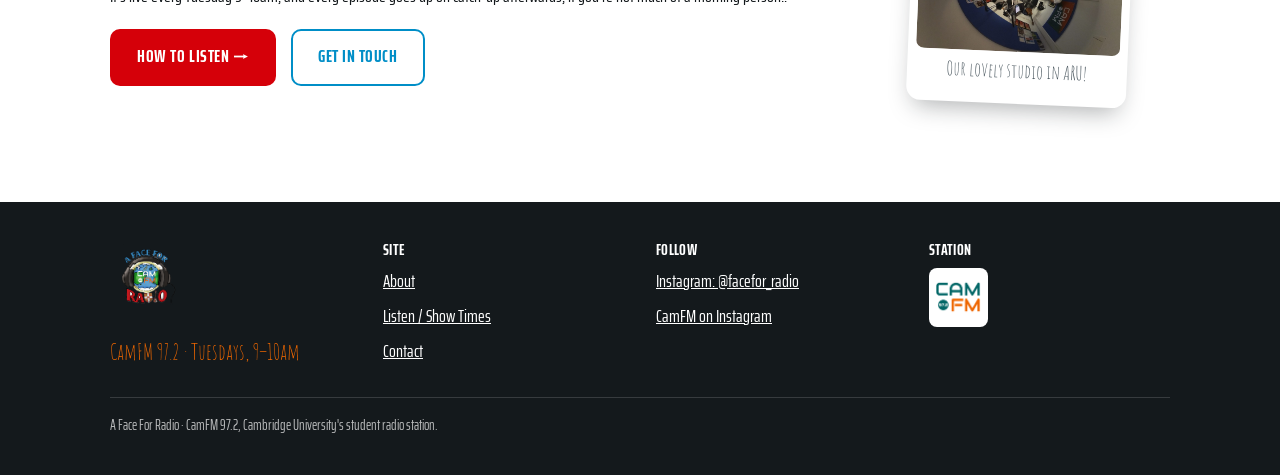
==== commit 1fea50fc: "Pic caption changes" ====
--- a/about.html
+++ b/about.html
@@ -96,7 +96,7 @@
         <div class="split-photo">
           <figure class="photo-frame tilt-right">
             <img src="assets/img/photos/live-camfm-fisheye.jpg" alt="Fisheye view of the CamFM studio during a show">
-            <figcaption>The studio, from every angle at once</figcaption>
+            <figcaption>Our lovely studio in ARU!</figcaption>
           </figure>
         </div>
       </div>
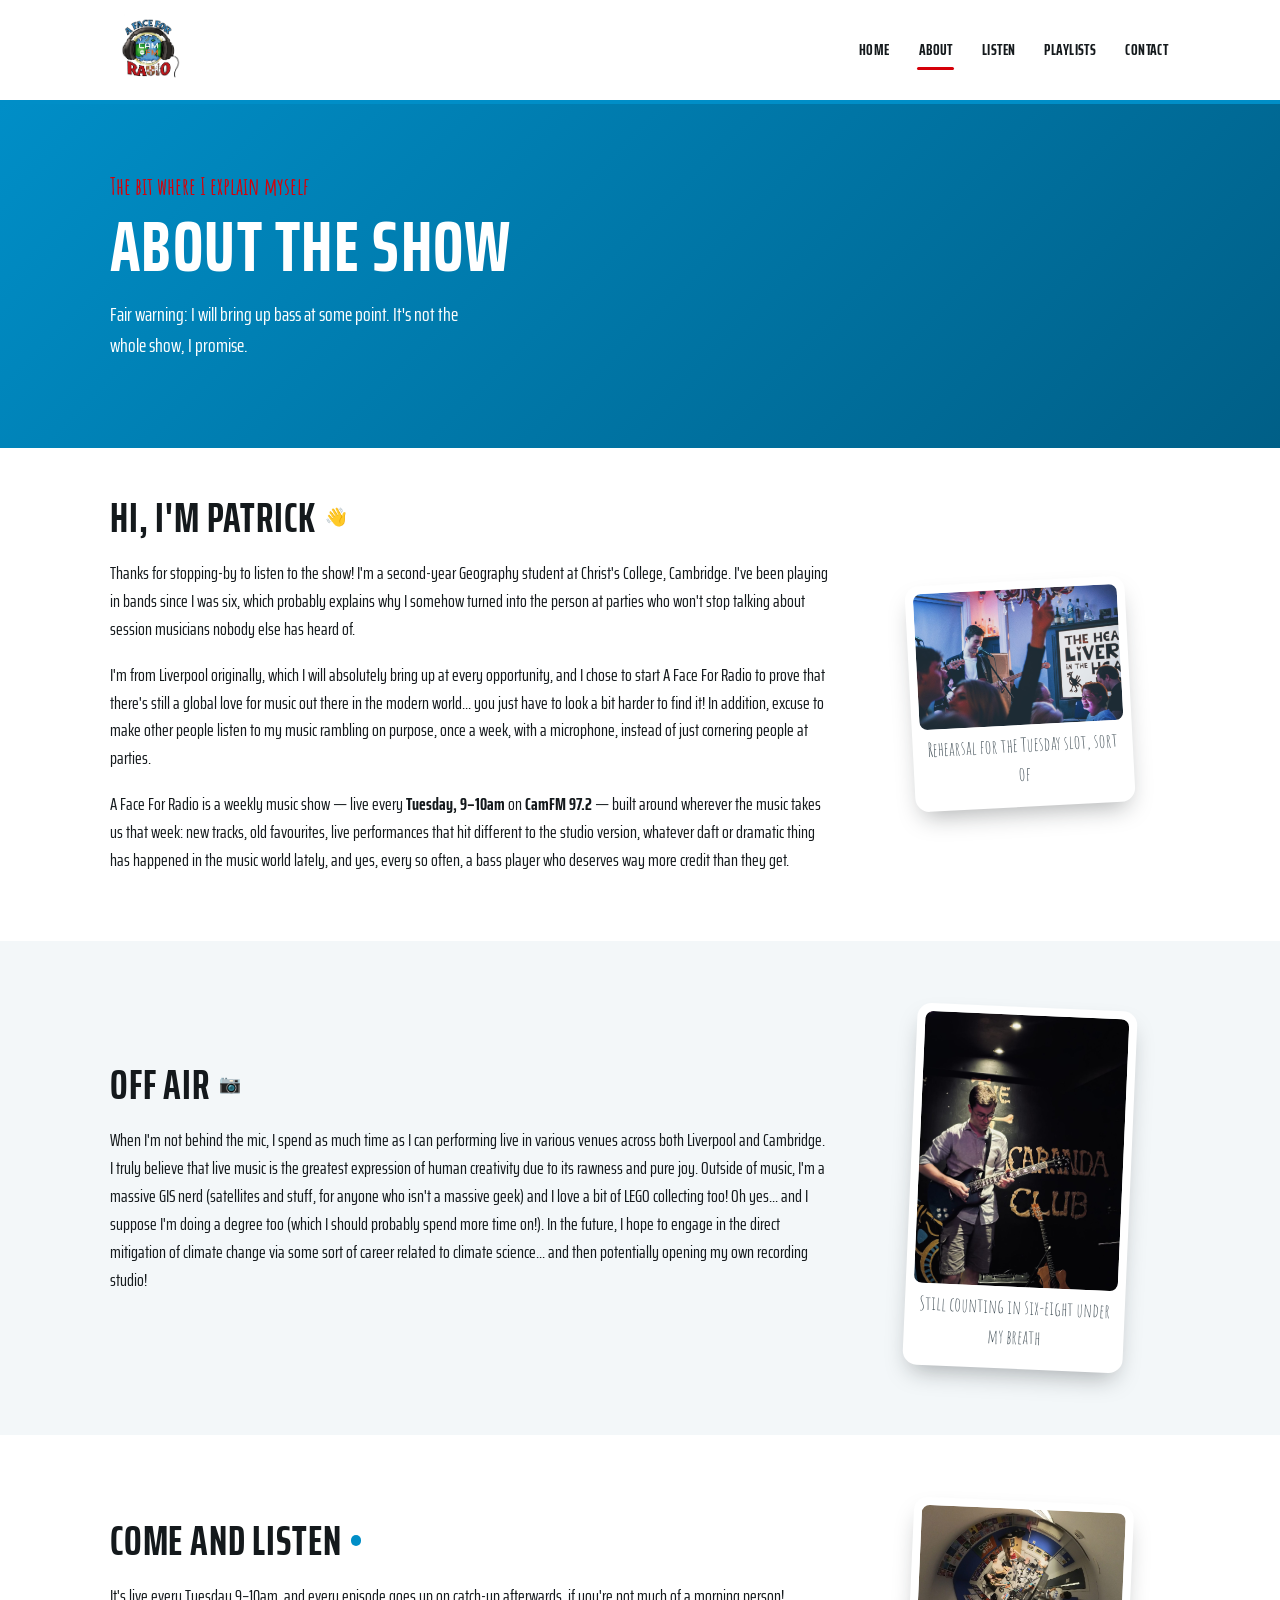
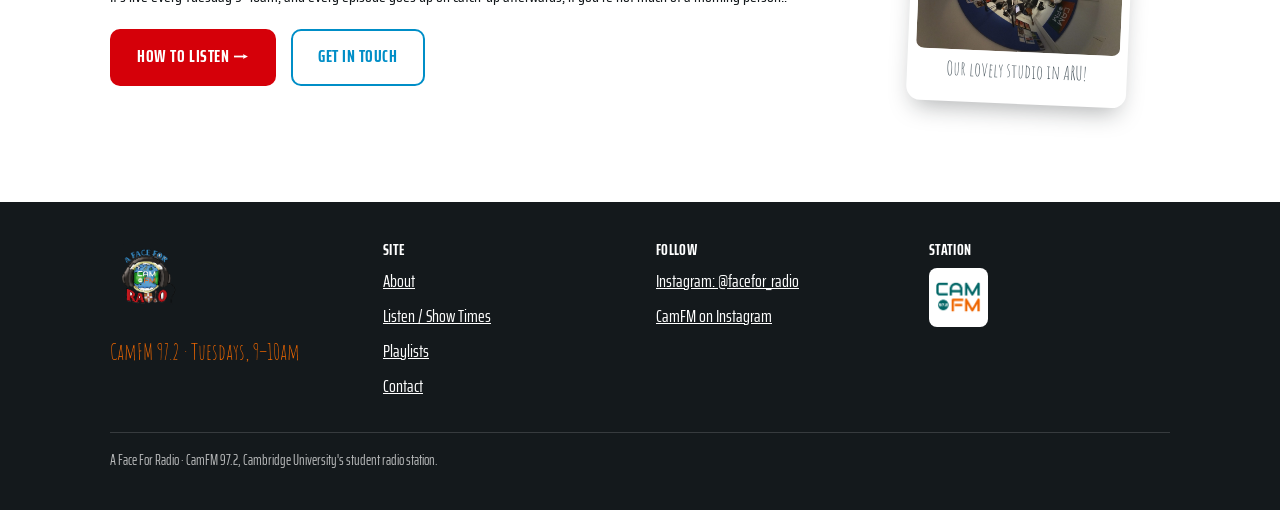
==== commit bd543b33: "Add playlists archive with Spotify/Apple Music links - New playlists.html page listing every week's " ====
--- a/about.html
+++ b/about.html
@@ -30,6 +30,7 @@
         <li><a href="index.html">Home</a></li>
         <li><a href="about.html" aria-current="page">About</a></li>
         <li><a href="listen.html">Listen</a></li>
+        <li><a href="playlists.html">Playlists</a></li>
         <li><a href="contact.html">Contact</a></li>
       </ul>
     </nav>
@@ -119,6 +120,7 @@
         <ul>
           <li><a href="about.html">About</a></li>
           <li><a href="listen.html">Listen / Show Times</a></li>
+          <li><a href="playlists.html">Playlists</a></li>
           <li><a href="contact.html">Contact</a></li>
         </ul>
       </div>
--- a/assets/css/style.css
+++ b/assets/css/style.css
@@ -410,6 +410,80 @@
 .social-icon-musicboard { background: var(--colour-orange); }
 .social-icon-linkedin { background: #0a66c2; }
 
+/* ---- Playlists ---- */
+.playlist-grid {
+  display: grid;
+  gap: 1.5rem;
+  margin-top: 0.5rem;
+}
+.playlist-card {
+  background: var(--colour-white);
+  border: 1px solid var(--colour-border);
+  border-left: 6px solid var(--colour-blue);
+  border-radius: var(--radius);
+  padding: 1.4rem 1.5rem;
+  scroll-margin-top: 100px;
+  transition: transform 0.3s var(--ease), box-shadow 0.3s var(--ease);
+}
+.playlist-card:hover {
+  transform: translateY(-4px);
+  box-shadow: 0 16px 30px -14px rgba(20, 25, 28, 0.2);
+}
+.playlist-grid .playlist-card:nth-child(3n+2) { border-left-color: var(--colour-red); }
+.playlist-grid .playlist-card:nth-child(3n+3) { border-left-color: var(--colour-orange); }
+.playlist-title {
+  display: flex;
+  align-items: baseline;
+  flex-wrap: wrap;
+  gap: 0.5em;
+  margin-bottom: 0.7em;
+}
+.playlist-date {
+  font-family: var(--font-hand);
+  font-size: 1.3rem;
+  text-transform: none;
+  letter-spacing: normal;
+  color: var(--colour-ink-soft);
+}
+.playlist-tracks {
+  margin: 0 0 1em;
+  padding-left: 1.3em;
+}
+.playlist-tracks li { margin-bottom: 0.35em; }
+.playlist-more {
+  color: var(--colour-ink-soft);
+  font-style: italic;
+  margin-bottom: 1em;
+}
+.playlist-links, .playlist-actions {
+  display: flex;
+  flex-wrap: wrap;
+  gap: 0.7rem;
+  align-items: center;
+}
+.btn-stream {
+  display: inline-flex;
+  align-items: center;
+  gap: 0.5em;
+  font-family: var(--font-display);
+  font-weight: 700;
+  text-transform: uppercase;
+  letter-spacing: 0.03em;
+  text-decoration: none;
+  color: var(--colour-white);
+  padding: 0.6em 1.1em;
+  border-radius: var(--radius);
+  transition: transform 0.2s var(--ease), box-shadow 0.2s var(--ease);
+}
+.btn-stream:hover, .btn-stream:focus-visible {
+  transform: translateY(-2px);
+  box-shadow: 0 10px 20px -8px rgba(20, 25, 28, 0.35);
+}
+.btn-stream-spotify { background: #1DB954; }
+.btn-stream-apple { background: linear-gradient(135deg, #fa233b, #fb5c74); }
+.btn-stream-icon { width: 16px; height: 16px; flex-shrink: 0; }
+.playlist-card-teaser { max-width: 560px; }
+
 /* ---- Footer ---- */
 .site-footer {
   background: var(--colour-ink);
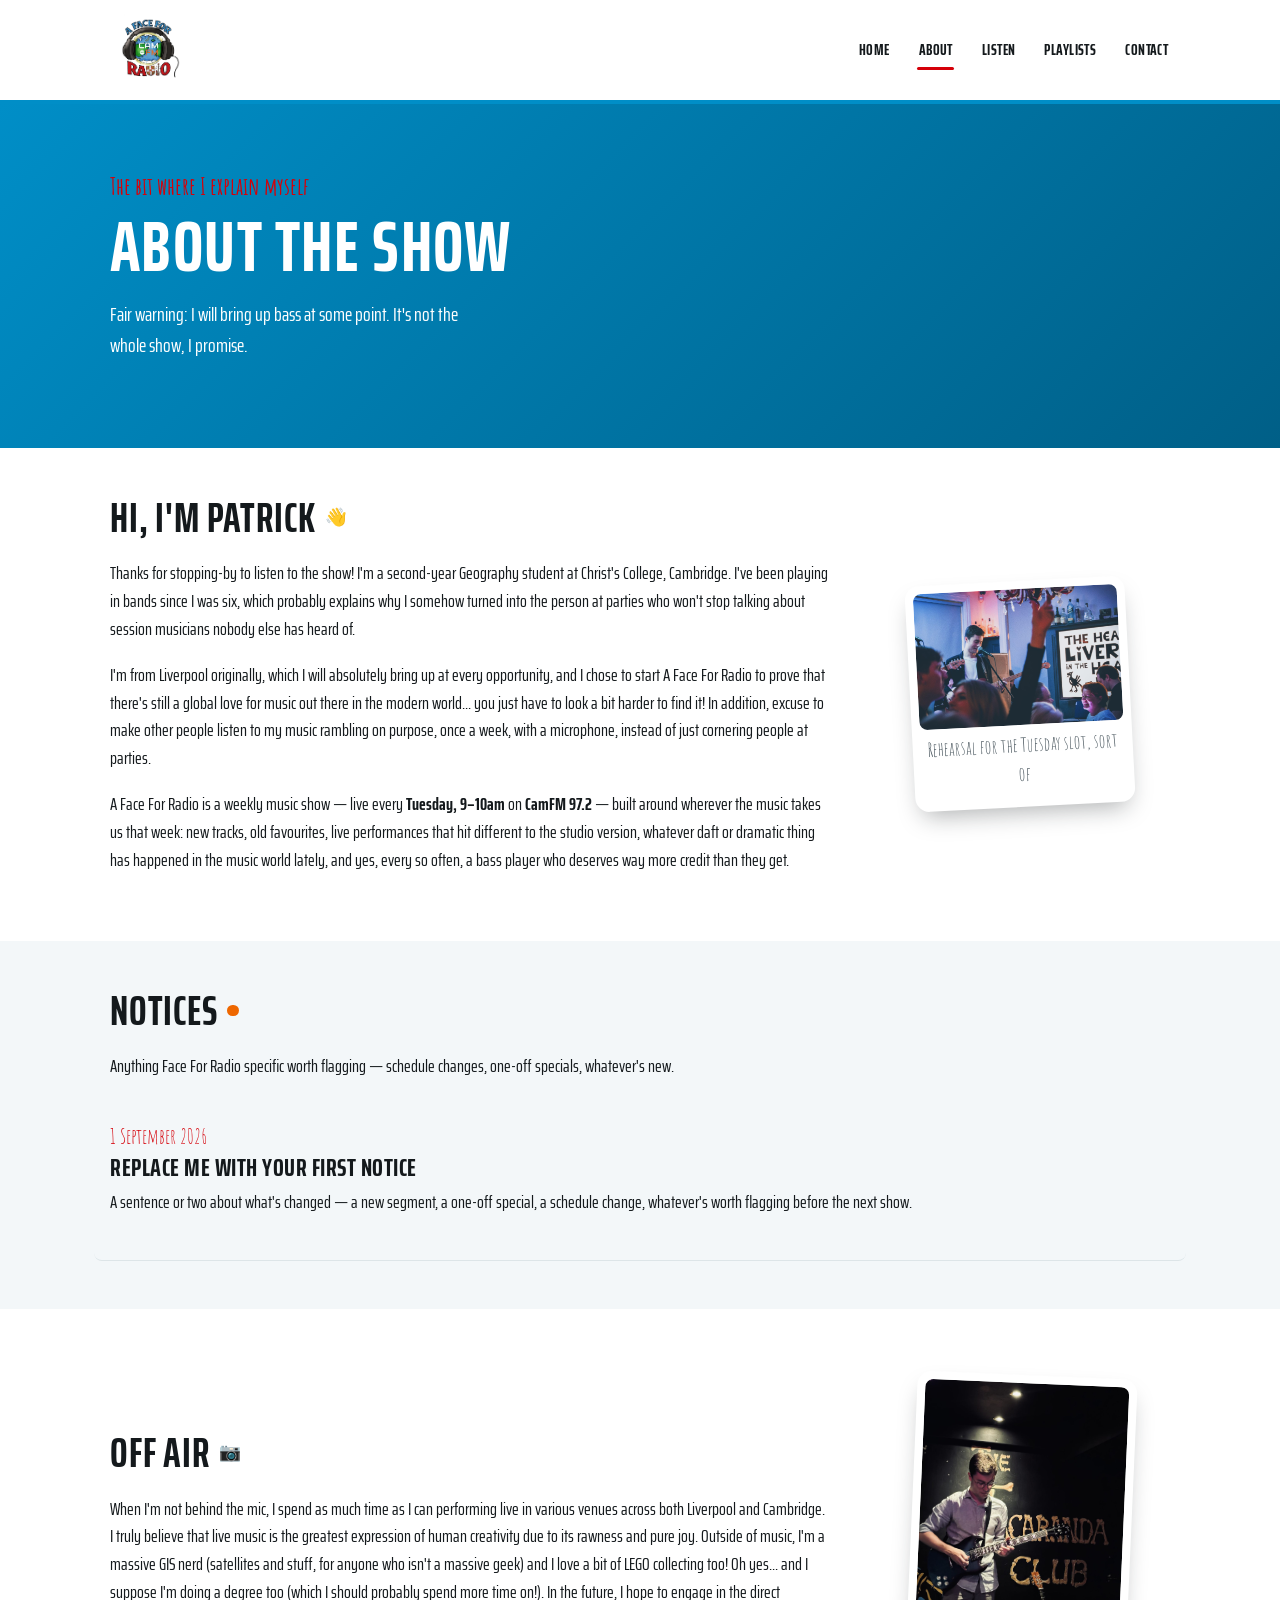
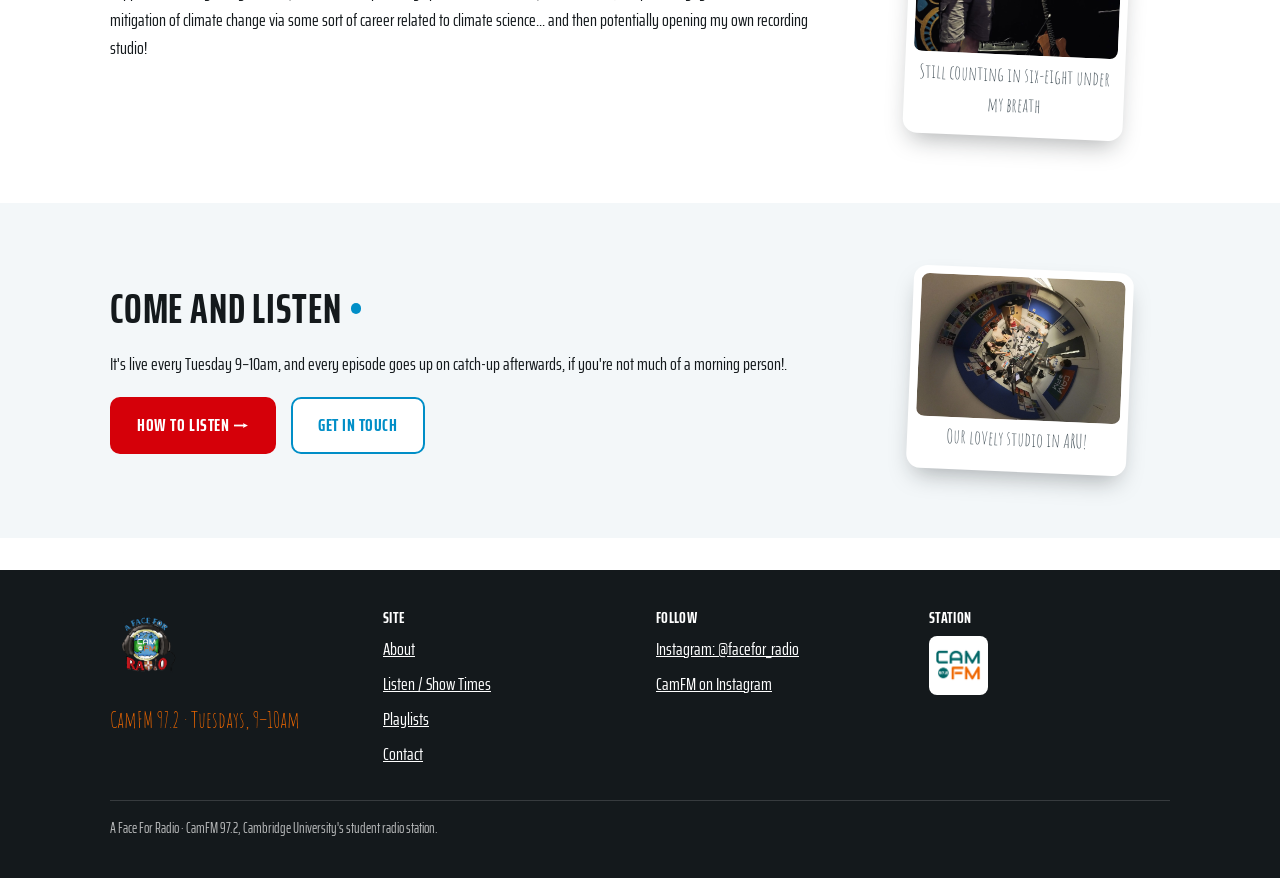
==== commit e03d6cfb: "Add editable Notices section to the About page - New "Notices" section between "Hi, I'm Patrick" and" ====
--- a/about.html
+++ b/about.html
@@ -68,6 +68,14 @@
 
   <section class="section-alt">
     <div class="container reveal">
+      <h2 class="heading-icon">Notices <span class="icon-ping-orange" aria-hidden="true"></span></h2>
+      <p>Anything Face For Radio specific worth flagging — schedule changes, one-off specials, whatever's new.</p>
+      <div data-notices-list></div>
+    </div>
+  </section>
+
+  <section>
+    <div class="container reveal">
       <div class="split-with-photo">
         <div class="split-text">
           <h2 class="heading-icon">Off air <span class="icon-camera" aria-hidden="true">📷</span></h2>
@@ -83,7 +91,7 @@
     </div>
   </section>
 
-  <section>
+  <section class="section-alt">
     <div class="container reveal">
       <div class="split-with-photo">
         <div class="split-text">
@@ -147,5 +155,6 @@
 <a class="back-to-top" href="#top" aria-label="Back to top">↑</a>
 
 <script src="assets/js/main.js"></script>
+<script src="assets/js/notices.js"></script>
 </body>
 </html>
--- a/assets/css/style.css
+++ b/assets/css/style.css
@@ -210,6 +210,8 @@
   .main-nav.is-open { display: block; }
   .main-nav ul { flex-direction: column; gap: 0; padding: 0.5rem 1.25rem 1rem; }
   .main-nav a { display: block; padding: 0.6em 0; }
+  .notice-item.has-image { flex-wrap: wrap; }
+  .notice-item-photo { flex-basis: 100%; width: 100%; height: 180px; }
 }
 
 /* ---- Hero ---- */
@@ -349,6 +351,39 @@
   color: var(--colour-ink-soft);
 }
 
+/* ---- Notices ---- */
+.notice-list { list-style: none; margin: 2rem 0 0; padding: 0; }
+.notice-item {
+  display: flex;
+  gap: 1.5rem;
+  align-items: flex-start;
+  border-bottom: 1px solid var(--colour-border);
+  padding: 1.6rem 1rem;
+  margin: 0 -1rem;
+  border-radius: 8px;
+  transition: background-color 0.25s var(--ease), transform 0.25s var(--ease);
+}
+.notice-item:first-child { padding-top: 0.4rem; }
+.notice-item:hover {
+  background-color: var(--colour-white);
+  transform: translateX(4px);
+}
+.notice-item-photo {
+  flex: 0 0 130px;
+  width: 130px;
+  height: 130px;
+  border-radius: var(--radius);
+  overflow: hidden;
+}
+.notice-item-photo img {
+  display: block;
+  width: 100%;
+  height: 100%;
+  object-fit: cover;
+}
+.notice-item-text { flex: 1 1 auto; min-width: 0; }
+.notice-item-text h3 { margin-bottom: 0.3em; }
+
 /* ---- Cards / teasers ---- */
 .card-row {
   display: grid;
@@ -413,15 +448,15 @@
 /* ---- Playlists ---- */
 .playlist-grid {
   display: grid;
-  gap: 1.5rem;
+  gap: 2rem;
   margin-top: 0.5rem;
 }
 .playlist-card {
   background: var(--colour-white);
   border: 1px solid var(--colour-border);
-  border-left: 6px solid var(--colour-blue);
+  border-left: 8px solid var(--colour-blue);
   border-radius: var(--radius);
-  padding: 1.4rem 1.5rem;
+  padding: 2.2rem 2.5rem;
   scroll-margin-top: 100px;
   transition: transform 0.3s var(--ease), box-shadow 0.3s var(--ease);
 }
@@ -436,23 +471,27 @@
   align-items: baseline;
   flex-wrap: wrap;
   gap: 0.5em;
-  margin-bottom: 0.7em;
+  margin-bottom: 0.9em;
+  font-size: clamp(1.7rem, 4vw, 2.3rem);
 }
 .playlist-date {
   font-family: var(--font-hand);
-  font-size: 1.3rem;
+  font-size: 1.6rem;
   text-transform: none;
   letter-spacing: normal;
   color: var(--colour-ink-soft);
 }
 .playlist-tracks {
-  margin: 0 0 1em;
-  padding-left: 1.3em;
-}
-.playlist-tracks li { margin-bottom: 0.35em; }
+  margin: 0 0 1.3em;
+  padding-left: 1.4em;
+  font-size: 1.25rem;
+  line-height: 1.7;
+}
+.playlist-tracks li { margin-bottom: 0.5em; }
 .playlist-more {
   color: var(--colour-ink-soft);
   font-style: italic;
+  font-size: 1.15rem;
   margin-bottom: 1em;
 }
 .playlist-links, .playlist-actions {
@@ -483,6 +522,9 @@
 .btn-stream-apple { background: linear-gradient(135deg, #fa233b, #fb5c74); }
 .btn-stream-icon { width: 16px; height: 16px; flex-shrink: 0; }
 .playlist-card-teaser { max-width: 560px; }
+.playlist-photo-flank { width: 300px; max-width: 100%; margin-bottom: 2rem; }
+.playlist-photo-flank.flank-right { margin-left: auto; }
+.playlist-photo-flank.flank-left { margin-right: auto; }
 
 /* ---- Footer ---- */
 .site-footer {
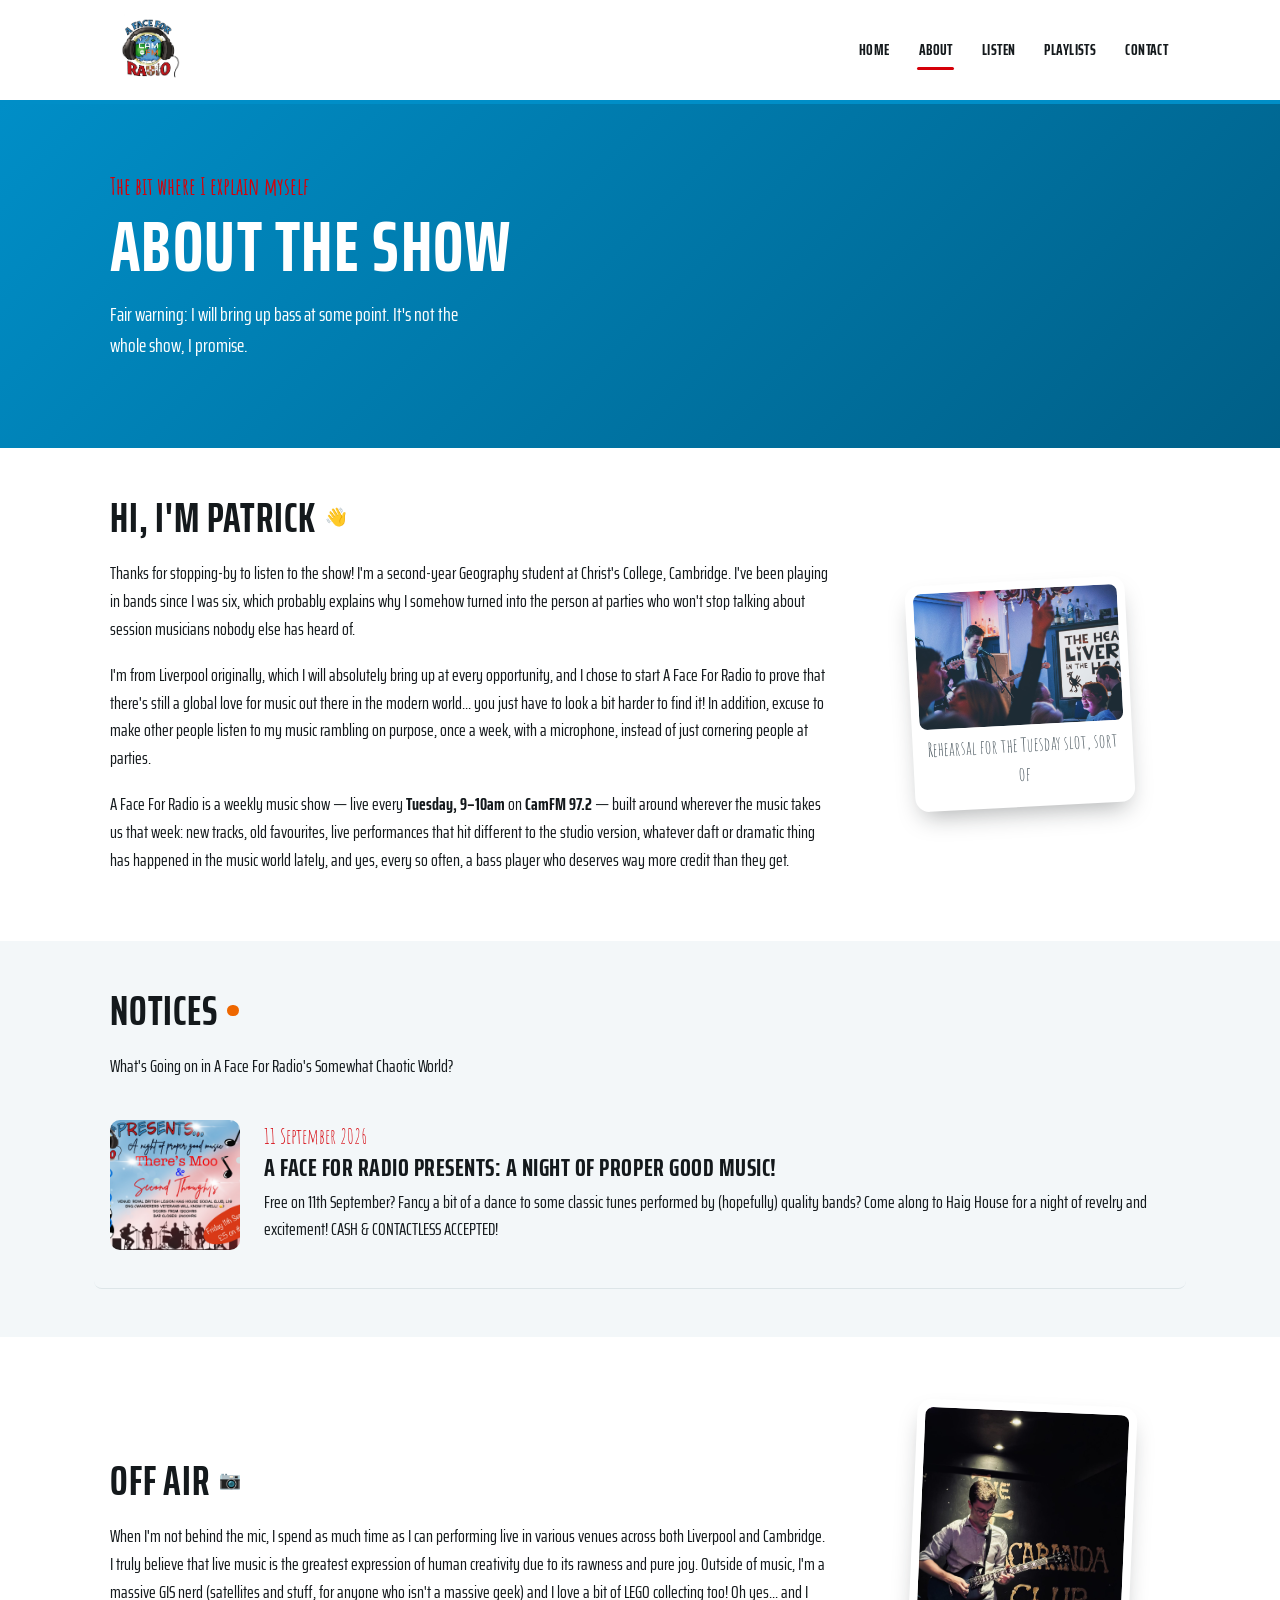
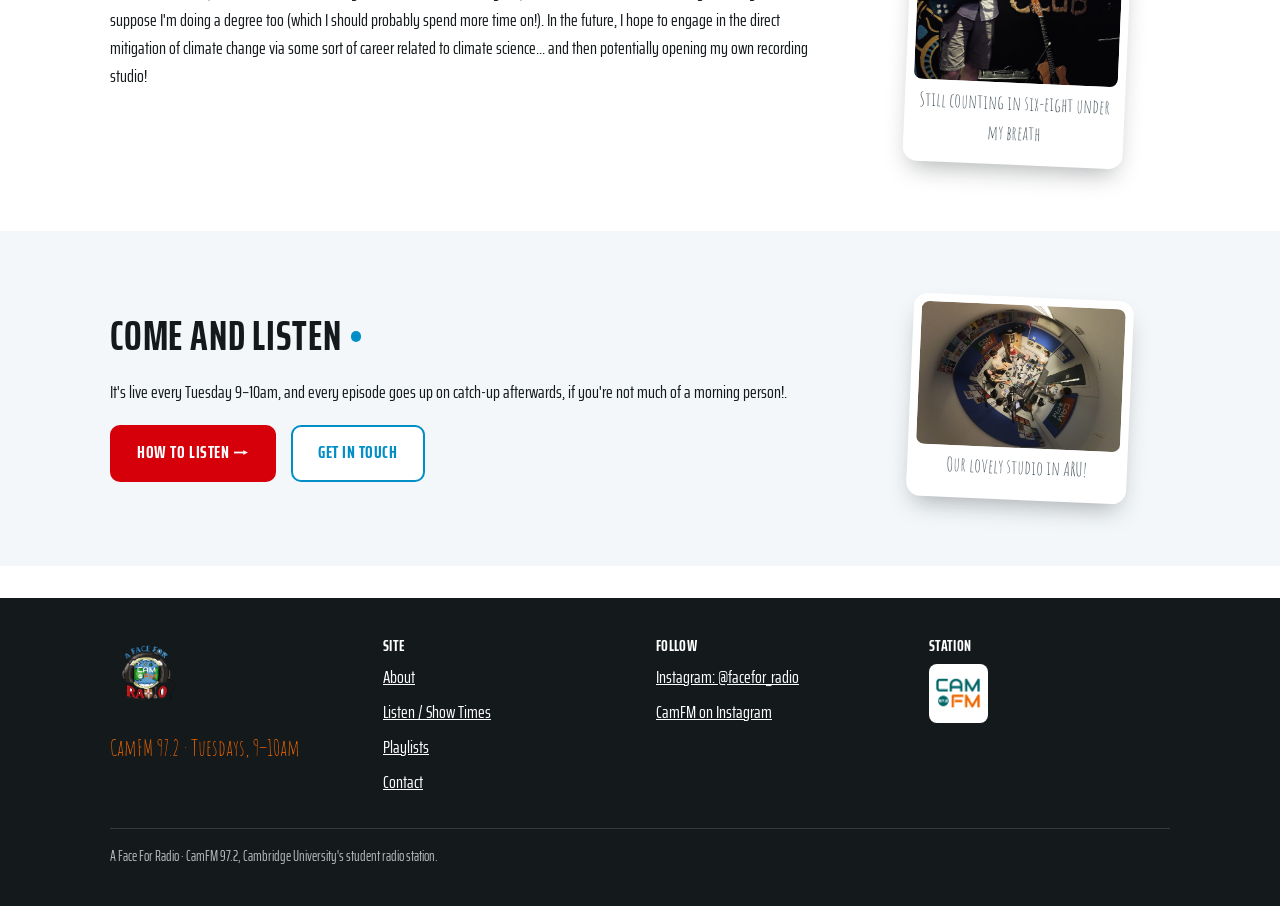
==== commit be2569ef: "About Descrtiption change" ====
--- a/about.html
+++ b/about.html
@@ -69,7 +69,7 @@
   <section class="section-alt">
     <div class="container reveal">
       <h2 class="heading-icon">Notices <span class="icon-ping-orange" aria-hidden="true"></span></h2>
-      <p>Anything Face For Radio specific worth flagging — schedule changes, one-off specials, whatever's new.</p>
+      <p>What's Going on in A Face For Radio's Somewhat Chaotic World?</p>
       <div data-notices-list></div>
     </div>
   </section>
--- a/assets/css/style.css
+++ b/assets/css/style.css
@@ -380,9 +380,69 @@
   width: 100%;
   height: 100%;
   object-fit: cover;
-}
+  transition: transform 0.3s var(--ease);
+}
+.notice-photo-btn {
+  display: block;
+  width: 100%;
+  height: 100%;
+  padding: 0;
+  border: 0;
+  background: none;
+  cursor: zoom-in;
+}
+.notice-photo-btn:hover img, .notice-photo-btn:focus-visible img {
+  transform: scale(1.08);
+}
+.notice-photo-btn:focus-visible { outline: 2px solid var(--colour-blue); outline-offset: 2px; }
 .notice-item-text { flex: 1 1 auto; min-width: 0; }
 .notice-item-text h3 { margin-bottom: 0.3em; }
+
+/* ---- Lightbox (click-to-expand notice photos) ---- */
+.lightbox {
+  display: none;
+  position: fixed;
+  inset: 0;
+  z-index: 1000;
+  align-items: center;
+  justify-content: center;
+  background: rgba(20, 25, 28, 0.85);
+  padding: 2rem;
+}
+.lightbox.is-open { display: flex; }
+.lightbox-figure { margin: 0; max-width: 90vw; text-align: center; }
+.lightbox-img {
+  display: block;
+  max-width: 90vw;
+  max-height: 80vh;
+  width: auto;
+  height: auto;
+  margin: 0 auto;
+  border-radius: 8px;
+  box-shadow: 0 20px 50px -10px rgba(0, 0, 0, 0.6);
+}
+.lightbox-caption {
+  color: var(--colour-white);
+  font-family: var(--font-hand);
+  font-size: 1.3rem;
+  margin-top: 1rem;
+}
+.lightbox-close {
+  position: absolute;
+  top: 1.5rem;
+  right: 1.5rem;
+  width: 44px;
+  height: 44px;
+  border-radius: 50%;
+  border: none;
+  background: rgba(255, 255, 255, 0.15);
+  color: var(--colour-white);
+  font-size: 1.8rem;
+  line-height: 1;
+  cursor: pointer;
+  transition: background 0.2s var(--ease);
+}
+.lightbox-close:hover, .lightbox-close:focus-visible { background: rgba(255, 255, 255, 0.3); }
 
 /* ---- Cards / teasers ---- */
 .card-row {
